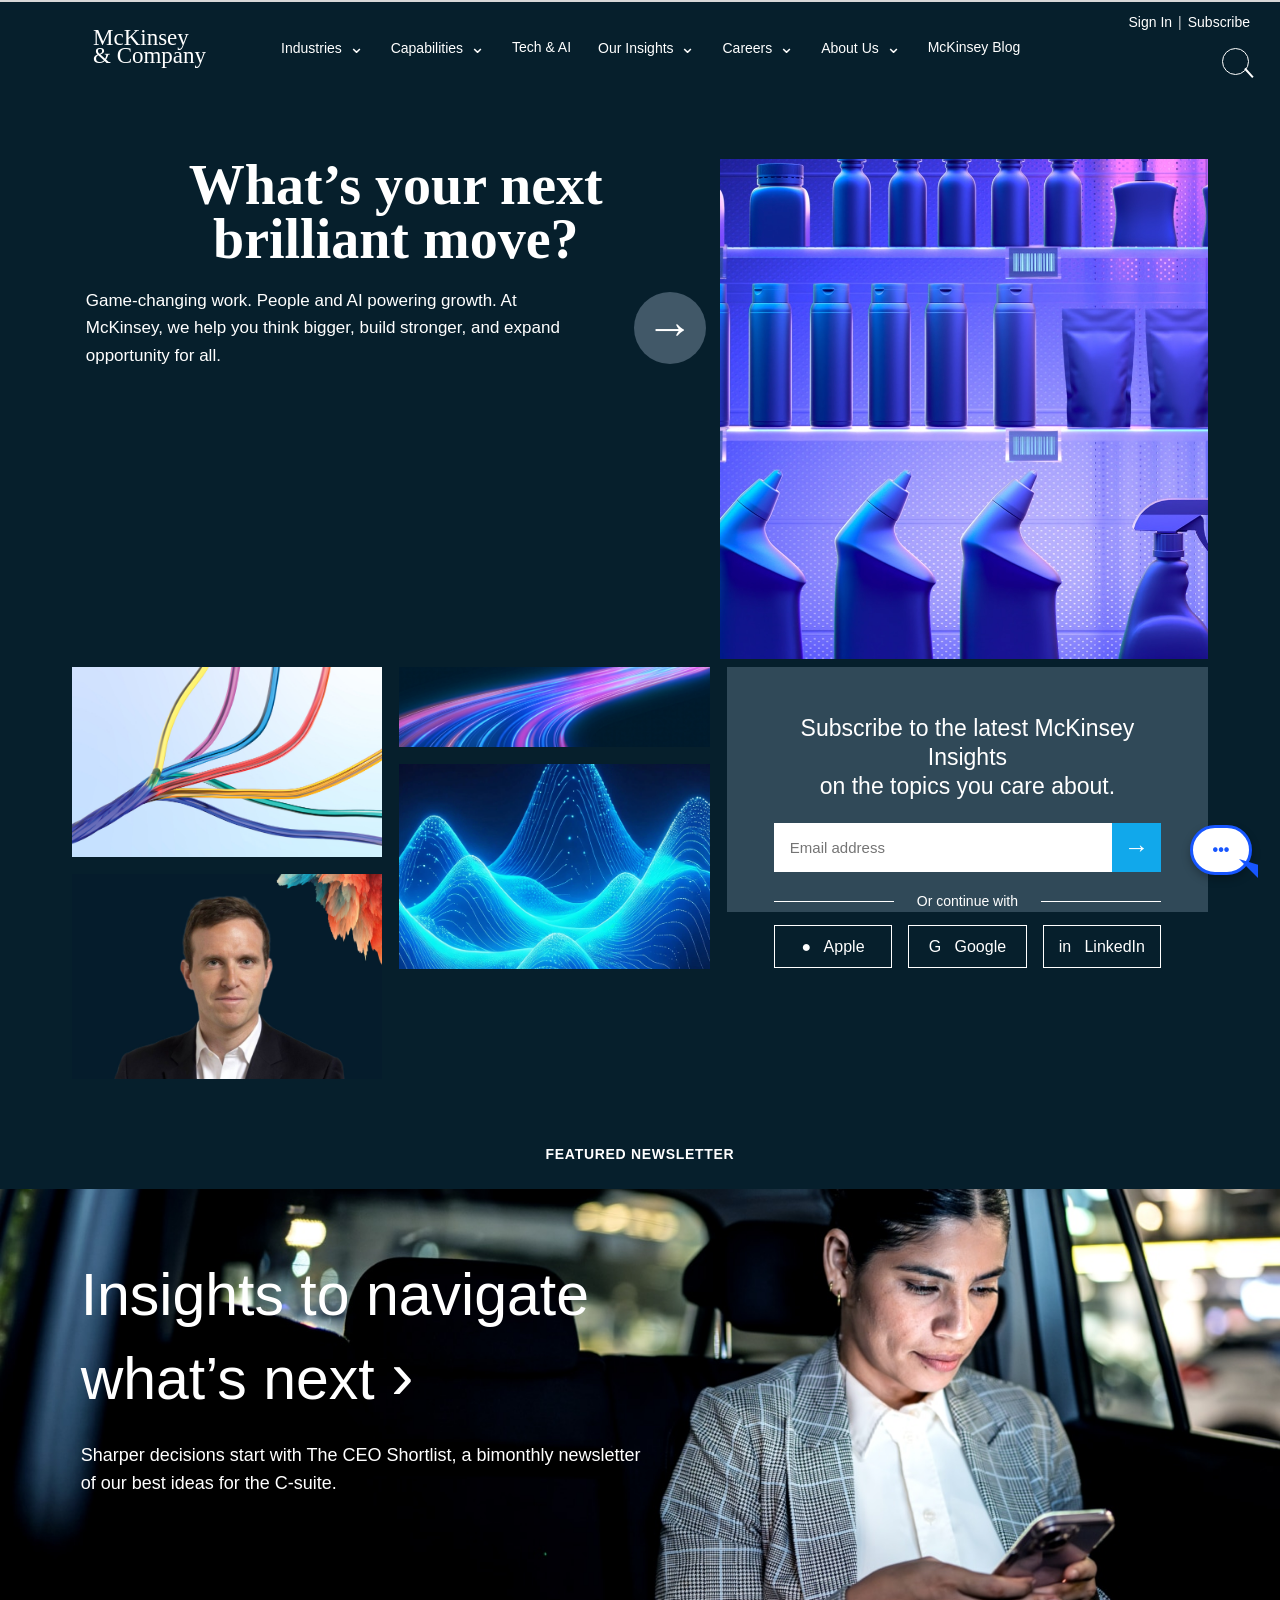
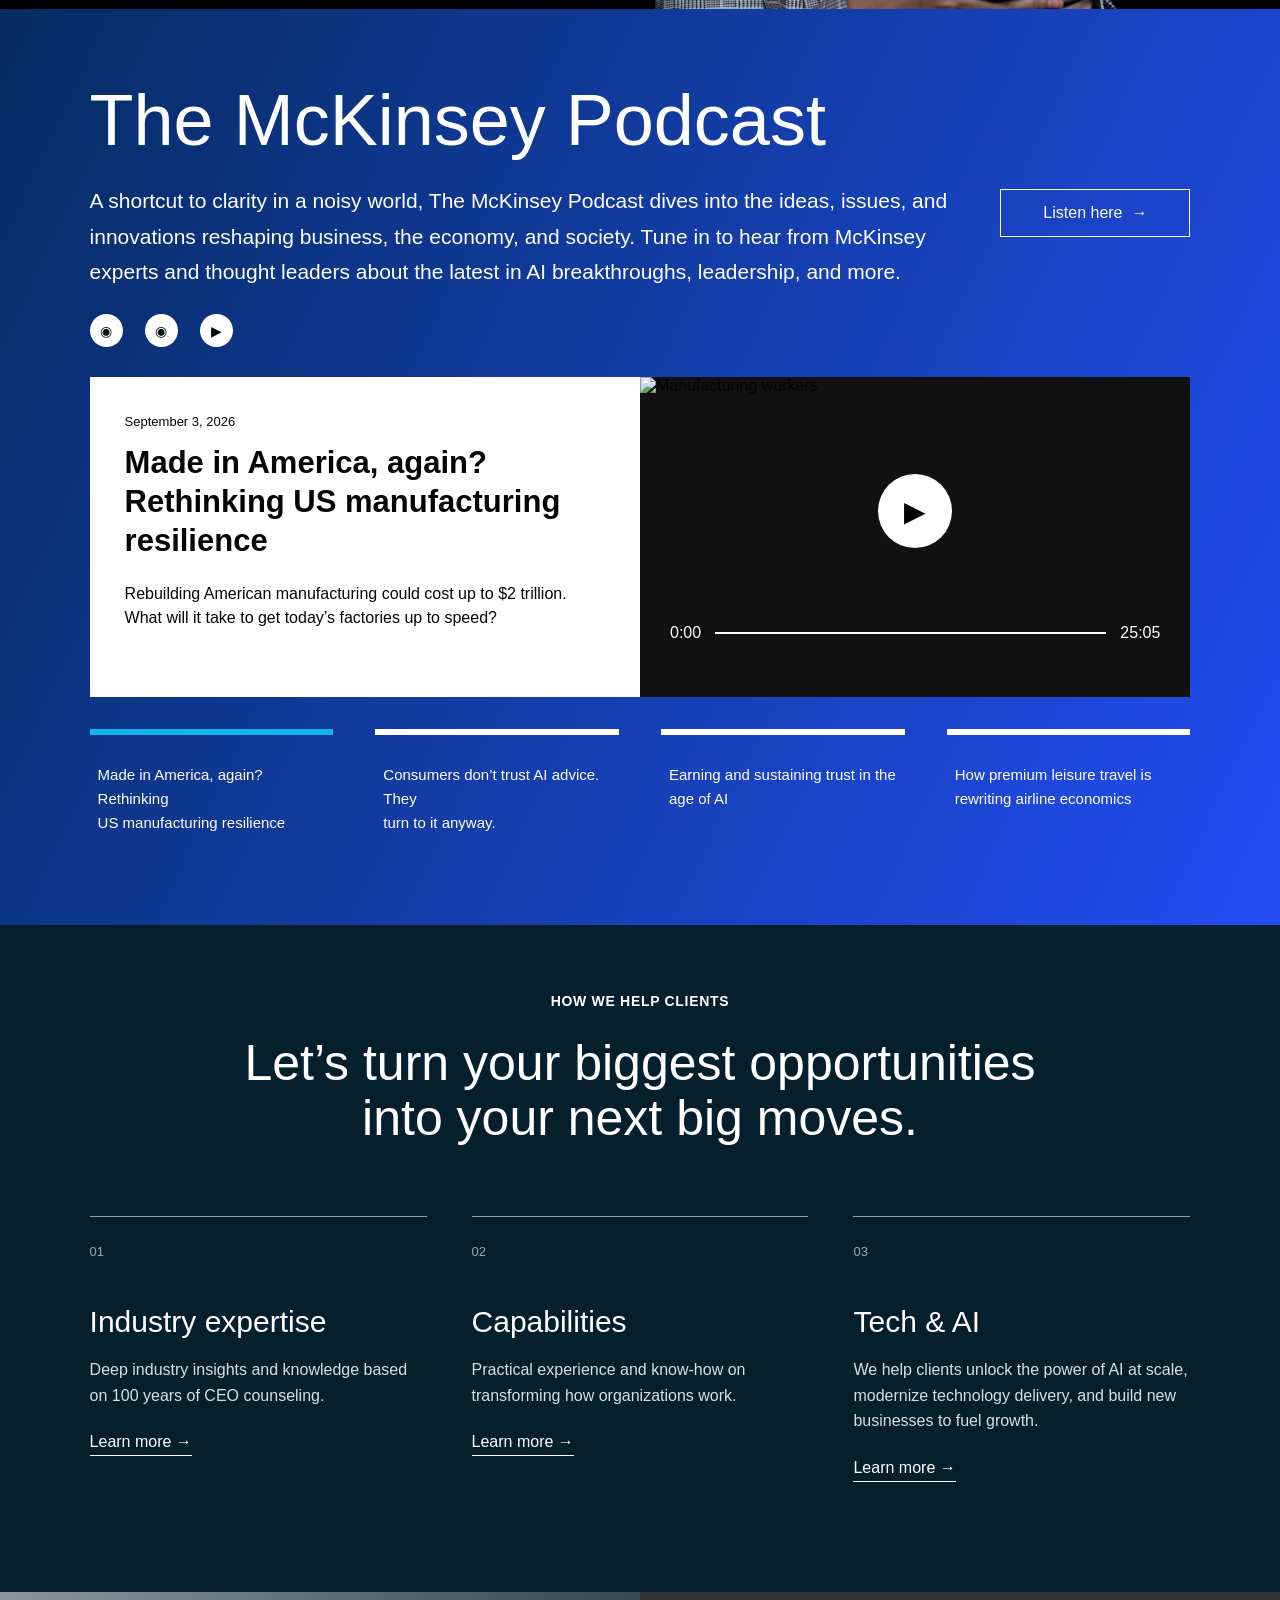
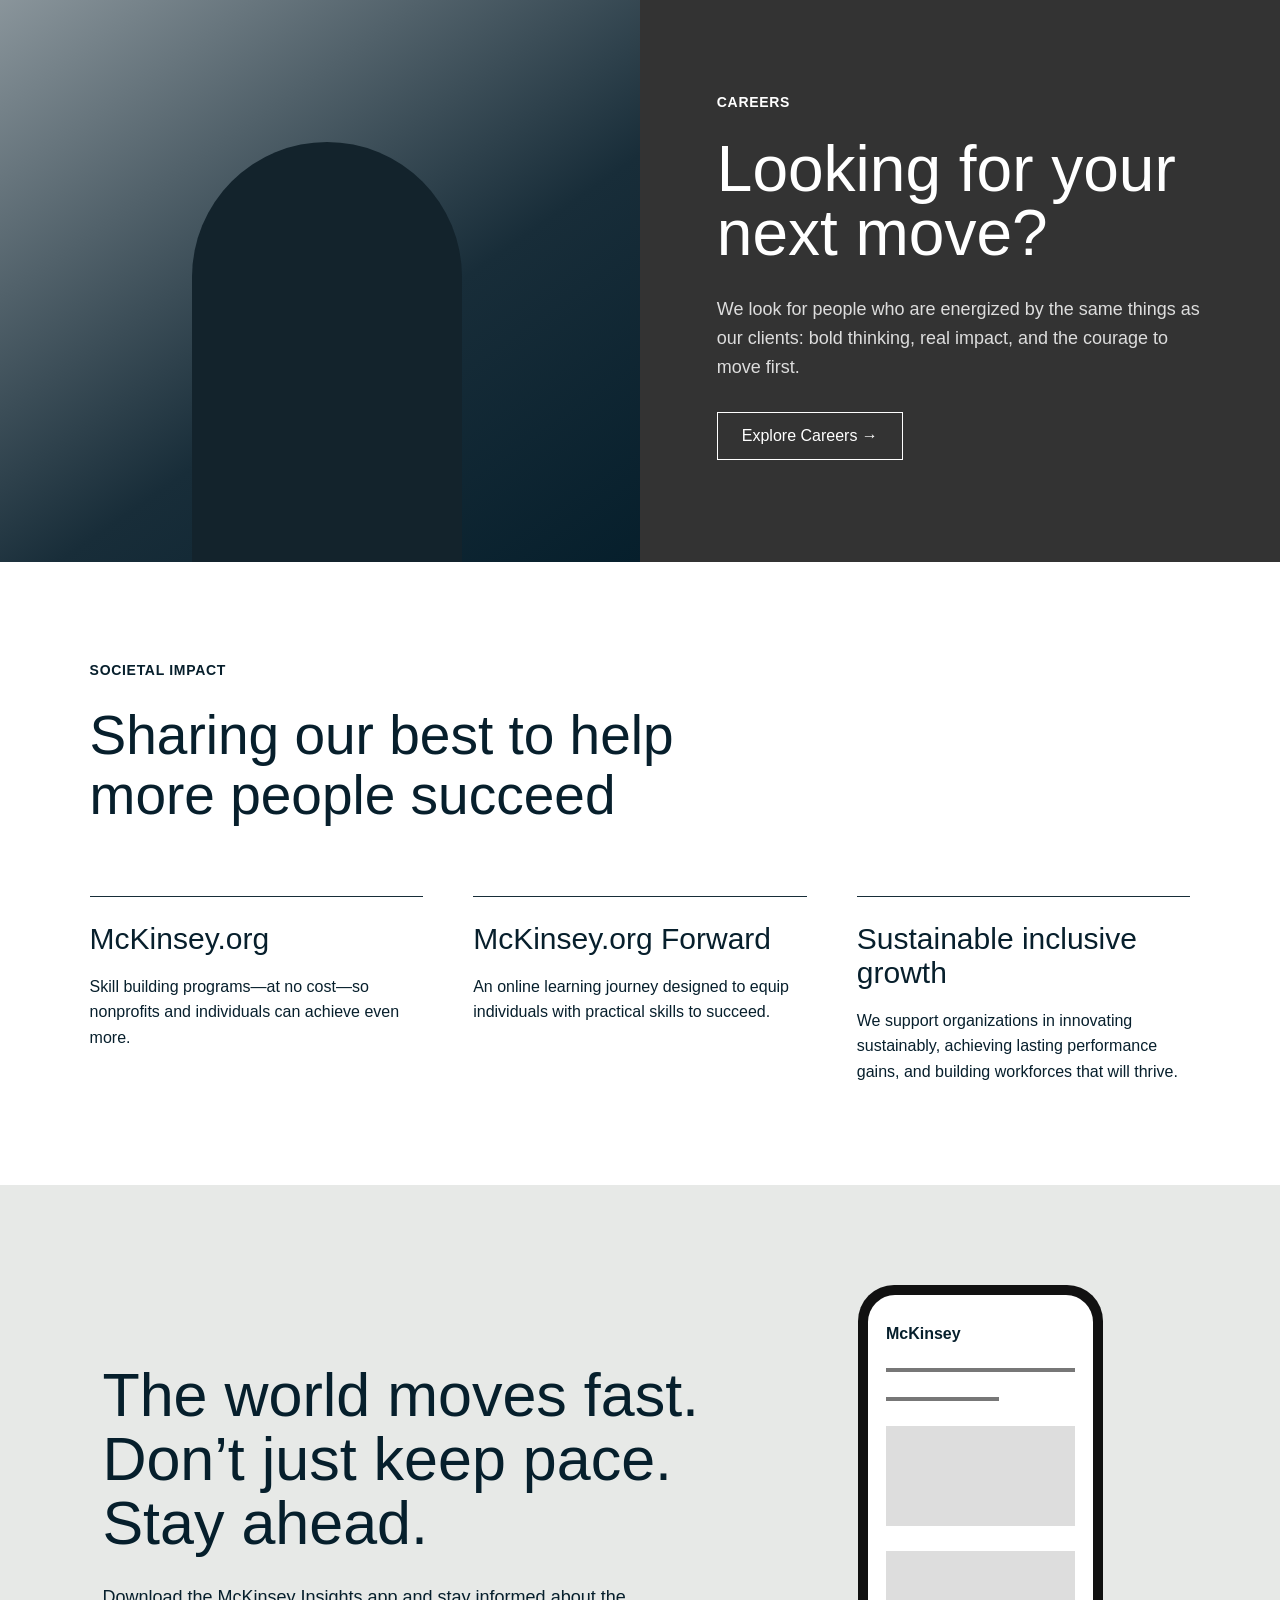
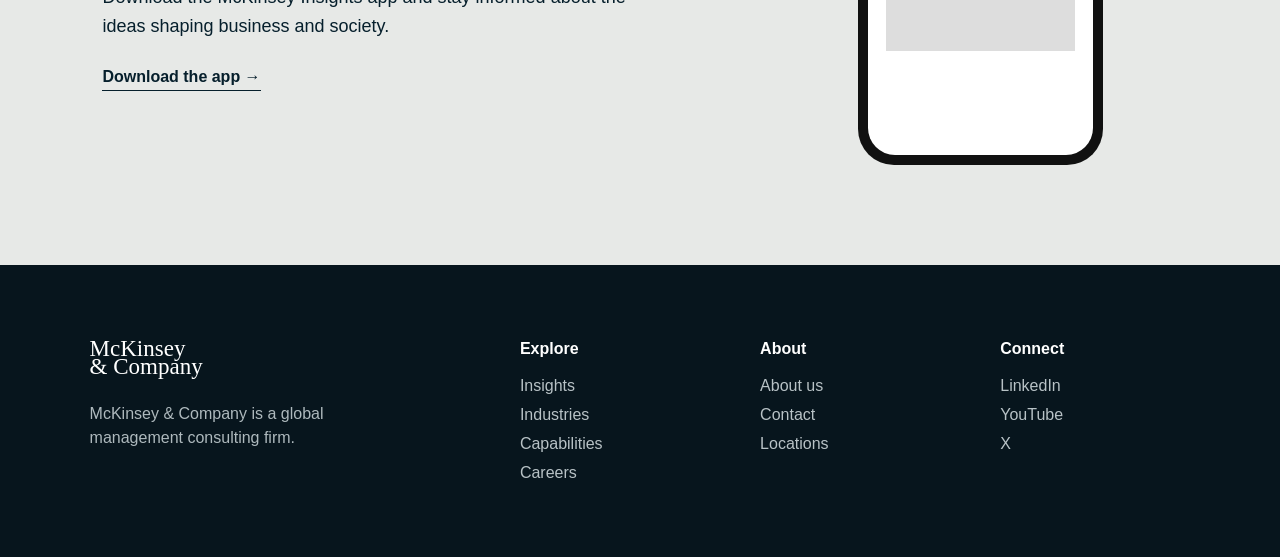
==== index .html @ ce5557c5 "added some few pictures to html" ====
<!DOCTYPE html>
<html lang="en">
<head>
    <meta charset="UTF-8">
    <meta name="viewport" content="width=device-width, initial-scale=1.0">
    <title>McKinsey & Company — Landing Page Recreation</title>
    <link rel="stylesheet" href="style.css">
</head>
<body>

<header class="site-header">
    <button class="hamburger" aria-label="Open menu">
    </button>

    <a class="brand" href="#">
        <span>McKinsey</span>
        <span>&amp; Company</span>
    </a>

    <nav class="main-nav">
        <a href="#">Industries <b>⌄</b></a>
        <a href="#">Capabilities <b>⌄</b></a>
        <a href="#">Tech &amp; AI</a>
        <a href="#">Our Insights <b>⌄</b></a>
        <a href="#">Careers <b>⌄</b></a>
        <a href="#">About Us <b>⌄</b></a>
        <a href="#">McKinsey Blog</a>
    </nav>

    <div class="header-right">
        <div class="account"><a href="#">Sign In</a><i>|</i><a href="#">Subscribe</a></div>
        <button class="search" aria-label="Search"></button>
    </div>
</header>

<main class="page">

    <!-- HERO -->
    <section class="hero">
        <div class="hero-copy">
            <h1>What’s your next<br>brilliant move?</h1>
            <div class="hero-description">
                <p>Game-changing work. People and AI powering growth. At McKinsey, we help you think bigger, build stronger, and expand opportunity for all.</p>
                <a class="round-arrow" href="#">→</a>
            </div>
        </div>

        <a class="hero-case" href="#">
            <img src="images/image1.png" alt="Reckitt transformation case study">
        </a>
    </section>

    <!-- FEATURE MOSAIC -->
    <section class="mosaic">
        <div class="mosaic-column">
            <a class="image-card article-card" href="#">
                <img src="images/image2.jpeg" alt="The new management playbook for AI">
            </a>

            <a class="image-card podcast-card" href="#">
                <img src="images/image4.png" alt="Why progress is more physical than we think">
            </a>
        </div>

        <div class="mosaic-column middle">
            <a class="image-card survey-card" href="#">
                <img src="images/image3.jpeg" alt="The state of AI in 2026">
            </a>

            <a class="image-card webinar-card" href="#">
                <img src="images/image5.png" alt="Improving the economics of agentic AI">
            </a>
        </div>

        <div class="mosaic-column right">

            <div class="subscribe-box">
                <h2>Subscribe to the latest McKinsey Insights<br>on the topics you care about.</h2>
                <form>
                    <input type="email" placeholder="Email address">
                    <button type="submit">→</button>
                </form>
                <div class="continue">
                    <span></span><p>Or continue with</p><span></span>
                </div>
                <div class="social-buttons">
                    <button>● &nbsp; Apple</button>
                    <button>G &nbsp; Google</button>
                    <button>in &nbsp; LinkedIn</button>
                </div>
            </div>
        </div>
    </section>

    <!-- FEATURED NEWSLETTER -->
    <section class="featured-newsletter">
        <div class="section-label">FEATURED NEWSLETTER</div>
        <a class="newsletter-visual" href="#">
            <img src="images/image6.png" alt="Featured newsletter">
            <div class="newsletter-overlay">
                <h2>Insights to navigate<br>what’s next <span>›</span></h2>
                <p>Sharper decisions start with The CEO Shortlist, a bimonthly newsletter of our best ideas for the C-suite.</p>
            </div>
        </a>
    </section>

    <!-- PODCAST -->
    <section class="podcast-section">
        <div class="podcast-top">
            <div>
                <h2>The McKinsey Podcast</h2>
                <p>A shortcut to clarity in a noisy world, The McKinsey Podcast dives into the ideas, issues, and innovations reshaping business, the economy, and society. Tune in to hear from McKinsey experts and thought leaders about the latest in AI breakthroughs, leadership, and more.</p>

                <div class="podcast-social">
                    <a href="#">◉</a>
                    <a href="#">◉</a>
                    <a href="#">▶</a>
                </div>
            </div>
            <a class="listen-button" href="#">Listen here&nbsp; →</a>
        </div>

        <article class="podcast-feature">
            <div class="podcast-feature-copy">
                <small>September 3, 2026</small>
                <h3>Made in America, again?<br>Rethinking US manufacturing resilience</h3>
                <p>Rebuilding American manufacturing could cost up to $2 trillion. What will it take to get today’s factories up to speed?</p>
            </div>
            <div class="video-preview">
                <img src="assets/manufacturing-video.png" alt="Manufacturing workers">
                <button class="play">▶</button>
                <div class="video-controls"><span>0:00</span><div></div><span>25:05</span></div>
            </div>
        </article>

        <div class="insight-tabs">
            <a class="active" href="#">Made in America, again? Rethinking<br>US manufacturing resilience</a>
            <a href="#">Consumers don’t trust AI advice. They<br>turn to it anyway.</a>
            <a href="#">Earning and sustaining trust in the<br>age of AI</a>
            <a href="#">How premium leisure travel is<br>rewriting airline economics</a>
        </div>
    </section>

    <!-- HOW WE HELP -->
    <section class="help-section">
        <div class="section-label">HOW WE HELP CLIENTS</div>
        <h2>Let’s turn your biggest opportunities<br>into your next big moves.</h2>

        <div class="help-grid">
            <article>
                <span>01</span>
                <h3>Industry expertise</h3>
                <p>Deep industry insights and knowledge based on 100 years of CEO counseling.</p>
                <a href="#">Learn more →</a>
            </article>
            <article>
                <span>02</span>
                <h3>Capabilities</h3>
                <p>Practical experience and know-how on transforming how organizations work.</p>
                <a href="#">Learn more →</a>
            </article>
            <article>
                <span>03</span>
                <h3>Tech &amp; AI</h3>
                <p>We help clients unlock the power of AI at scale, modernize technology delivery, and build new businesses to fuel growth.</p>
                <a href="#">Learn more →</a>
            </article>
        </div>
    </section>

    <!-- CAREERS -->
    <section class="careers">
        <div class="career-art"></div>
        <div class="career-copy">
            <div class="section-label">CAREERS</div>
            <h2>Looking for your<br>next move?</h2>
            <p>We look for people who are energized by the same things as our clients: bold thinking, real impact, and the courage to move first.</p>
            <a href="#">Explore Careers →</a>
        </div>
    </section>

    <!-- SOCIETAL IMPACT -->
    <section class="impact">
        <div class="section-label">SOCIETAL IMPACT</div>
        <h2>Sharing our best to help<br>more people succeed</h2>
        <div class="impact-grid">
            <article><h3>McKinsey.org</h3><p>Skill building programs—at no cost—so nonprofits and individuals can achieve even more.</p></article>
            <article><h3>McKinsey.org Forward</h3><p>An online learning journey designed to equip individuals with practical skills to succeed.</p></article>
            <article><h3>Sustainable inclusive growth</h3><p>We support organizations in innovating sustainably, achieving lasting performance gains, and building workforces that will thrive.</p></article>
        </div>
    </section>

    <!-- APP -->
    <section class="app-section">
        <div>
            <h2>The world moves fast.<br>Don’t just keep pace.<br>Stay ahead.</h2>
            <p>Download the McKinsey Insights app and stay informed about the ideas shaping business and society.</p>
            <a href="#">Download the app →</a>
        </div>
        <div class="phone">
            <div class="phone-screen">
                <strong>McKinsey</strong>
                <hr><hr class="short">
                <div class="phone-card"></div>
                <div class="phone-card"></div>
            </div>
        </div>
    </section>

</main>

<div class="chat">•••</div>

<footer>
    <div class="footer-brand">
        <div class="brand"><span>McKinsey</span><span>&amp; Company</span></div>
        <p>McKinsey &amp; Company is a global management consulting firm.</p>
    </div>
    <div>
        <h4>Explore</h4><a href="#">Insights</a><a href="#">Industries</a><a href="#">Capabilities</a><a href="#">Careers</a>
    </div>
    <div>
        <h4>About</h4><a href="#">About us</a><a href="#">Contact</a><a href="#">Locations</a>
    </div>
    <div>
        <h4>Connect</h4><a href="#">LinkedIn</a><a href="#">YouTube</a><a href="#">X</a>
    </div>
</footer>

</body>
</html>
---- style.css ----
* {
    margin: 0;
    padding: 0;
    box-sizing: border-box;
}

html {
    scroll-behavior: smooth;
}

body {
    font-family: Arial, Helvetica, sans-serif;
    background: #061f2c;
    color: #ffffff;
}

a {
    color: inherit;
    text-decoration: none;
}

button,
input {
    font: inherit;
}

/* HEADER */

.site-header {
    height: 92px;
    padding: 0 30px;
    display: flex;
    align-items: center;
    gap: 35px;
    border-top: 2px solid #d7d7d7;
    background: #061f2c;
    position: relative;
    z-index: 5;
}

.hamburger {
    width: 28px;
    border: 0;
    background: none;
    display: grid;
    gap: 5px;
    cursor: pointer;
}

.hamburger span {
    width: 25px;
    height: 2px;
    background: #ffffff;
}

.brand {
    color: #ffffff;
    font-family: Georgia, "Times New Roman", serif;
    font-size: 23px;
    line-height: 0.78;
    display: flex;
    flex-direction: column;
    white-space: nowrap;
}

.main-nav {
    display: flex;
    align-items: center;
    gap: 27px;
    margin-left: 40px;
    font-size: 14px;
}

.main-nav a {
    white-space: nowrap;
}

.main-nav b {
    font-size: 18px;
    font-weight: normal;
    margin-left: 3px;
}

.header-right {
    height: 100%;
    margin-left: auto;
    padding: 12px 0 17px;
    display: flex;
    flex-direction: column;
    align-items: flex-end;
    justify-content: space-between;
}

.account {
    display: flex;
    gap: 6px;
    font-size: 14px;
}

.account i {
    font-style: normal;
    opacity: 0.8;
}

.search {
    width: 27px;
    height: 27px;
    margin-right: 1px;
    border: 1.7px solid #ffffff;
    border-radius: 50%;
    background: none;
    position: relative;
}

.search::after {
    content: "";
    width: 12px;
    height: 1.7px;
    background: #ffffff;
    position: absolute;
    right: -7px;
    bottom: 0;
    transform: rotate(48deg);
}

/* HERO */

.hero {
    min-height: 575px;
    padding: 67px 72px 0;
    display: grid;
    grid-template-columns: 57% 43%;
}

.hero-copy {
    padding-top: 0;
}

.hero h1 {
    max-width: 610px;
    margin: 0 auto 20px;
    font-family: Georgia, "Times New Roman", serif;
    font-size: 56px;
    line-height: 0.96;
    text-align: center;
}

.hero-description {
    max-width: 620px;
    margin: 0 auto;
    display: flex;
    align-items: center;
    gap: 40px;
}

.hero-description p {
    max-width: 510px;
    font-size: 17px;
    line-height: 1.62;
}

.round-arrow {
    width: 72px;
    height: 72px;
    flex: none;
    border-radius: 50%;
    background: #415868;
    display: grid;
    place-items: center;
    font-size: 48px;
    font-weight: 200;
}

.hero-case {
    height: 500px;
    display: block;
    overflow: hidden;
}

.hero-case img {
    width: 100%;
    height: 100%;
    display: block;
    object-fit: cover;
    object-position: center top;
}

/* FEATURE CARDS */

.mosaic {
    padding: 0 72px;
    display: grid;
    grid-template-columns: 1fr 1fr 1.55fr;
    gap: 17px;
}

.mosaic-column {
    display: flex;
    flex-direction: column;
    gap: 17px;
}

.image-card {
    display: block;
    position: relative;
    overflow: hidden;
}

.image-card img {
    width: 100%;
    height: 100%;
    display: block;
    object-fit: cover;
}

.article-card {
    height: 190px;
}

.survey-card {
    height: 80px;
}

.podcast-card {
    height: 205px;
}

.webinar-card {
    height: 205px;
}

.case-card {
    height: 480px;
}

.subscribe-box {
    height: 245px;
    padding: 47px 47px 35px;
    background: #304958;
    text-align: center;
}

.subscribe-box h2 {
    margin-bottom: 23px;
    font-size: 23px;
    font-weight: 400;
    line-height: 1.25;
}

.subscribe-box form {
    height: 49px;
    display: flex;
}

.subscribe-box input {
    flex: 1;
    padding: 0 16px;
    border: 0;
    font-size: 15px;
}

.subscribe-box form button {
    width: 49px;
    border: 0;
    background: #11a8eb;
    color: #ffffff;
    font-size: 25px;
}

.continue {
    margin: 21px 0 16px;
    display: flex;
    align-items: center;
    gap: 23px;
    font-size: 14px;
}

.continue span {
    height: 1px;
    flex: 1;
    background: #ffffff;
}

.continue p {
    white-space: nowrap;
}

.social-buttons {
    display: grid;
    grid-template-columns: repeat(3, 1fr);
    gap: 16px;
}

.social-buttons button {
    height: 43px;
    border: 1px solid #ffffff;
    background: transparent;
    color: #ffffff;
}

/* FEATURED NEWSLETTER */

.featured-newsletter {
    padding-top: 67px;
}

.section-label {
    margin-bottom: 27px;
    font-size: 14px;
    font-weight: 700;
    letter-spacing: 0.7px;
    text-align: center;
}

.newsletter-visual {
    height: 420px;
    display: block;
    position: relative;
    overflow: hidden;
}

.newsletter-visual img {
    width: 100%;
    height: 100%;
    display: block;
    object-fit: cover;
}

.newsletter-overlay {
    max-width: 600px;
    position: absolute;
    left: 6.3%;
    top: 70px;
}

.newsletter-overlay h2 {
    font-size: 59px;
    font-weight: 300;
    line-height: 1.25;
}

.newsletter-overlay h2 span {
    font-size: 68px;
}

.newsletter-overlay p {
    max-width: 570px;
    margin-top: 24px;
    font-size: 18px;
    line-height: 1.55;
}

/* PODCAST */

.podcast-section {
    padding: 70px 7% 90px;
    background: linear-gradient(115deg, #062c61 0%, #153fb1 55%, #244cf4 100%);
}

.podcast-top {
    display: flex;
    align-items: center;
    justify-content: space-between;
    gap: 50px;
}

.podcast-top h2 {
    margin-bottom: 22px;
    font-size: 72px;
    font-weight: 300;
}

.podcast-top p {
    max-width: 900px;
    font-size: 21px;
    line-height: 1.7;
}

.listen-button {
    padding: 14px 42px;
    border: 1px solid #ffffff;
    white-space: nowrap;
}

.podcast-social {
    display: flex;
    gap: 22px;
    margin-top: 24px;
}

.podcast-social a {
    width: 33px;
    height: 33px;
    border-radius: 50%;
    background: #ffffff;
    color: #001111;
    display: grid;
    place-items: center;
    font-size: 14px;
}

.podcast-feature {
    min-height: 320px;
    margin-top: 30px;
    display: grid;
    grid-template-columns: 1fr 1fr;
    background: #ffffff;
    color: #050505;
}

.podcast-feature-copy {
    padding: 35px;
}

.podcast-feature-copy small {
    font-size: 13px;
}

.podcast-feature-copy h3 {
    margin-top: 14px;
    font-size: 31px;
    line-height: 1.25;
}

.podcast-feature-copy p {
    margin-top: 22px;
    font-size: 16px;
    line-height: 1.5;
}

.video-preview {
    position: relative;
    overflow: hidden;
    background: #111111;
}

.video-preview img {
    width: 100%;
    height: 100%;
    display: block;
    object-fit: cover;
}

.play {
    width: 74px;
    height: 74px;
    border: 0;
    border-radius: 50%;
    background: #ffffff;
    font-size: 28px;
    position: absolute;
    left: 50%;
    top: 42%;
    transform: translate(-50%, -50%);
}

.video-controls {
    position: absolute;
    left: 30px;
    right: 30px;
    bottom: 55px;
    display: flex;
    align-items: center;
    gap: 14px;
    color: #ffffff;
}

.video-controls div {
    height: 2px;
    flex: 1;
    background: #ffffff;
}

.insight-tabs {
    margin-top: 32px;
    display: grid;
    grid-template-columns: repeat(4, 1fr);
    gap: 42px;
}

.insight-tabs a {
    padding: 28px 8px 0;
    border-top: 6px solid #ffffff;
    font-size: 15px;
    line-height: 1.6;
}

.insight-tabs a.active {
    border-color: #12b4ef;
}

/* HOW WE HELP */

.help-section {
    padding: 68px 7% 110px;
    background: #061f2c;
}

.help-section h2 {
    margin-bottom: 70px;
    font-size: 50px;
    font-weight: 300;
    line-height: 1.1;
    text-align: center;
}

.help-grid {
    display: grid;
    grid-template-columns: repeat(3, 1fr);
    gap: 45px;
}

.help-grid article {
    padding-top: 25px;
    border-top: 1px solid #91a1aa;
}

.help-grid span {
    color: #9caab0;
    font-size: 13px;
}

.help-grid h3 {
    margin: 45px 0 18px;
    font-size: 30px;
    font-weight: 300;
}

.help-grid p {
    max-width: 360px;
    color: #d7e0e3;
    font-size: 16px;
    line-height: 1.6;
}

.help-grid a {
    display: inline-block;
    margin-top: 25px;
    padding-bottom: 4px;
    border-bottom: 1px solid #ffffff;
}

/* CAREERS */

.careers {
    min-height: 570px;
    display: grid;
    grid-template-columns: 1fr 1fr;
}

.career-art {
    position: relative;
    background: linear-gradient(145deg, #8b969c, #182d39 60%, #061f2c);
}

.career-art::after {
    content: "";
    width: 270px;
    height: 420px;
    position: absolute;
    left: 30%;
    bottom: 0;
    border-radius: 150px 150px 0 0;
    background: #13232c;
}

.career-copy {
    padding: 90px 12%;
    display: flex;
    flex-direction: column;
    justify-content: center;
    background: #333333;
}

.career-copy .section-label {
    text-align: left;
}

.career-copy h2 {
    font-size: 64px;
    font-weight: 300;
    line-height: 1;
}

.career-copy p {
    max-width: 510px;
    margin: 30px 0;
    color: #dddddd;
    font-size: 18px;
    line-height: 1.6;
}

.career-copy > a {
    width: max-content;
    padding: 14px 24px;
    border: 1px solid #ffffff;
}

/* SOCIETAL IMPACT */

.impact {
    padding: 100px 7%;
    background: #ffffff;
    color: #071f2c;
}

.impact .section-label {
    text-align: left;
}

.impact h2 {
    font-size: 55px;
    font-weight: 300;
    line-height: 1.1;
}

.impact-grid {
    display: grid;
    grid-template-columns: repeat(3, 1fr);
    gap: 50px;
    margin-top: 70px;
}

.impact-grid article {
    padding-top: 25px;
    border-top: 1px solid #172d38;
}

.impact-grid h3 {
    font-size: 30px;
    font-weight: 400;
}

.impact-grid p {
    margin-top: 18px;
    font-size: 16px;
    line-height: 1.6;
}

/* APP */

.app-section {
    padding: 100px 8%;
    display: grid;
    grid-template-columns: 1.6fr 1fr;
    align-items: center;
    gap: 50px;
    background: #e7e9e7;
    color: #061f2c;
}

.app-section h2 {
    font-size: 61px;
    font-weight: 300;
    line-height: 1.05;
}

.app-section p {
    max-width: 550px;
    margin: 28px 0;
    font-size: 18px;
    line-height: 1.6;
}

.app-section a {
    padding-bottom: 5px;
    border-bottom: 1px solid #061f2c;
    font-weight: 700;
}

.phone {
    width: 245px;
    height: 480px;
    justify-self: center;
    padding: 10px;
    border-radius: 36px;
    background: #111111;
}

.phone-screen {
    height: 100%;
    padding: 30px 18px;
    border-radius: 27px;
    background: #ffffff;
}

.phone-screen hr {
    margin: 25px 0 8px;
    border: 0;
    border-top: 4px solid #777777;
}

.phone-screen hr.short {
    width: 60%;
}

.phone-card {
    height: 100px;
    margin-top: 25px;
    background: #dddddd;
}

/* CHAT */

.chat {
    width: 62px;
    height: 50px;
    position: fixed;
    right: 28px;
    bottom: 25px;
    z-index: 20;
    display: grid;
    place-items: center;
    border: 3px solid #1756ff;
    border-radius: 25px;
    background: #ffffff;
    color: #1756ff;
    font-weight: 900;
    box-shadow: 0 4px 8px #0004;
}

.chat::after {
    content: "";
    width: 19px;
    height: 19px;
    position: absolute;
    right: -9px;
    bottom: -6px;
    background: #1756ff;
    clip-path: polygon(0 0, 100% 30%, 100% 100%);
}

/* FOOTER */

footer {
    padding: 75px 7%;
    display: grid;
    grid-template-columns: 2fr 1fr 1fr 1fr;
    gap: 50px;
    background: #07151d;
}

footer > div {
    display: flex;
    flex-direction: column;
    gap: 11px;
}

footer .brand {
    margin-bottom: 15px;
}

footer p {
    max-width: 310px;
    color: #aeb9bd;
    line-height: 1.5;
}

footer h4 {
    margin-bottom: 8px;
}

footer a {
    color: #b8c2c6;
}

/* TABLET */

@media (max-width: 1000px) {
    .main-nav {
        display: none;
    }

    .hero {
        padding: 60px 40px 0;
        grid-template-columns: 1fr;
    }

    .hero-case {
        margin-top: 40px;
    }

    .mosaic {
        padding: 0 40px;
        grid-template-columns: 1fr 1fr;
    }

    .mosaic-column.right {
        grid-column: 1 / -1;
        display: grid;
        grid-template-columns: 1.5fr 1fr;
    }

    .case-card,
    .subscribe-box {
        height: 430px;
    }

    .podcast-top {
        flex-direction: column;
        align-items: flex-start;
    }

    .podcast-top h2 {
        font-size: 58px;
    }

    .insight-tabs,
    .help-grid,
    .impact-grid {
        grid-template-columns: 1fr 1fr;
    }

    .careers {
        grid-template-columns: 1fr;
    }

    .career-art {
        min-height: 400px;
    }
}

/* PHONE */

@media (max-width: 650px) {
    .site-header {
        padding: 0 18px;
        gap: 18px;
    }

    .header-right .account {
        display: none;
    }

    .hero {
        padding: 50px 20px 0;
    }

    .hero h1 {
        font-size: 43px;
    }

    .hero-description {
        align-items: flex-start;
    }

    .hero-description p {
        font-size: 15px;
    }

    .round-arrow {
        width: 58px;
        height: 58px;
        font-size: 35px;
    }

    .mosaic {
        padding: 0 20px;
        grid-template-columns: 1fr;
    }

    .mosaic-column.right {
        display: flex;
    }

    .article-card,
    .survey-card,
    .podcast-card,
    .webinar-card {
        height: 230px;
    }

    .case-card {
        height: 430px;
    }

    .subscribe-box {
        height: auto;
        padding: 35px 20px;
    }

    .featured-newsletter {
        padding-top: 55px;
    }

    .newsletter-visual {
        height: 500px;
    }

    .newsletter-overlay {
        left: 25px;
        top: 50px;
    }

    .newsletter-overlay h2 {
        font-size: 40px;
    }

    .newsletter-overlay p {
        font-size: 15px;
    }

    .podcast-section {
        padding: 55px 20px;
    }

    .podcast-top h2 {
        font-size: 45px;
    }

    .podcast-top p {
        font-size: 17px;
    }

    .podcast-feature {
        grid-template-columns: 1fr;
    }

    .video-preview {
        height: 270px;
    }

    .insight-tabs,
    .help-grid,
    .impact-grid {
        grid-template-columns: 1fr;
    }

    .help-section {
        padding: 60px 20px;
    }

    .help-section h2 {
        font-size: 38px;
        text-align: left;
    }

    .careers .career-copy {
        padding: 65px 25px;
    }

    .career-copy h2 {
        font-size: 48px;
    }

    .impact {
        padding: 70px 20px;
    }

    .impact h2 {
        font-size: 42px;
    }

    .app-section {
        padding: 70px 25px;
        grid-template-columns: 1fr;
        gap: 55px;
    }

    .app-section h2 {
        font-size: 45px;
    }

    footer {
        padding: 60px 25px;
        grid-template-columns: 1fr;
    }
}
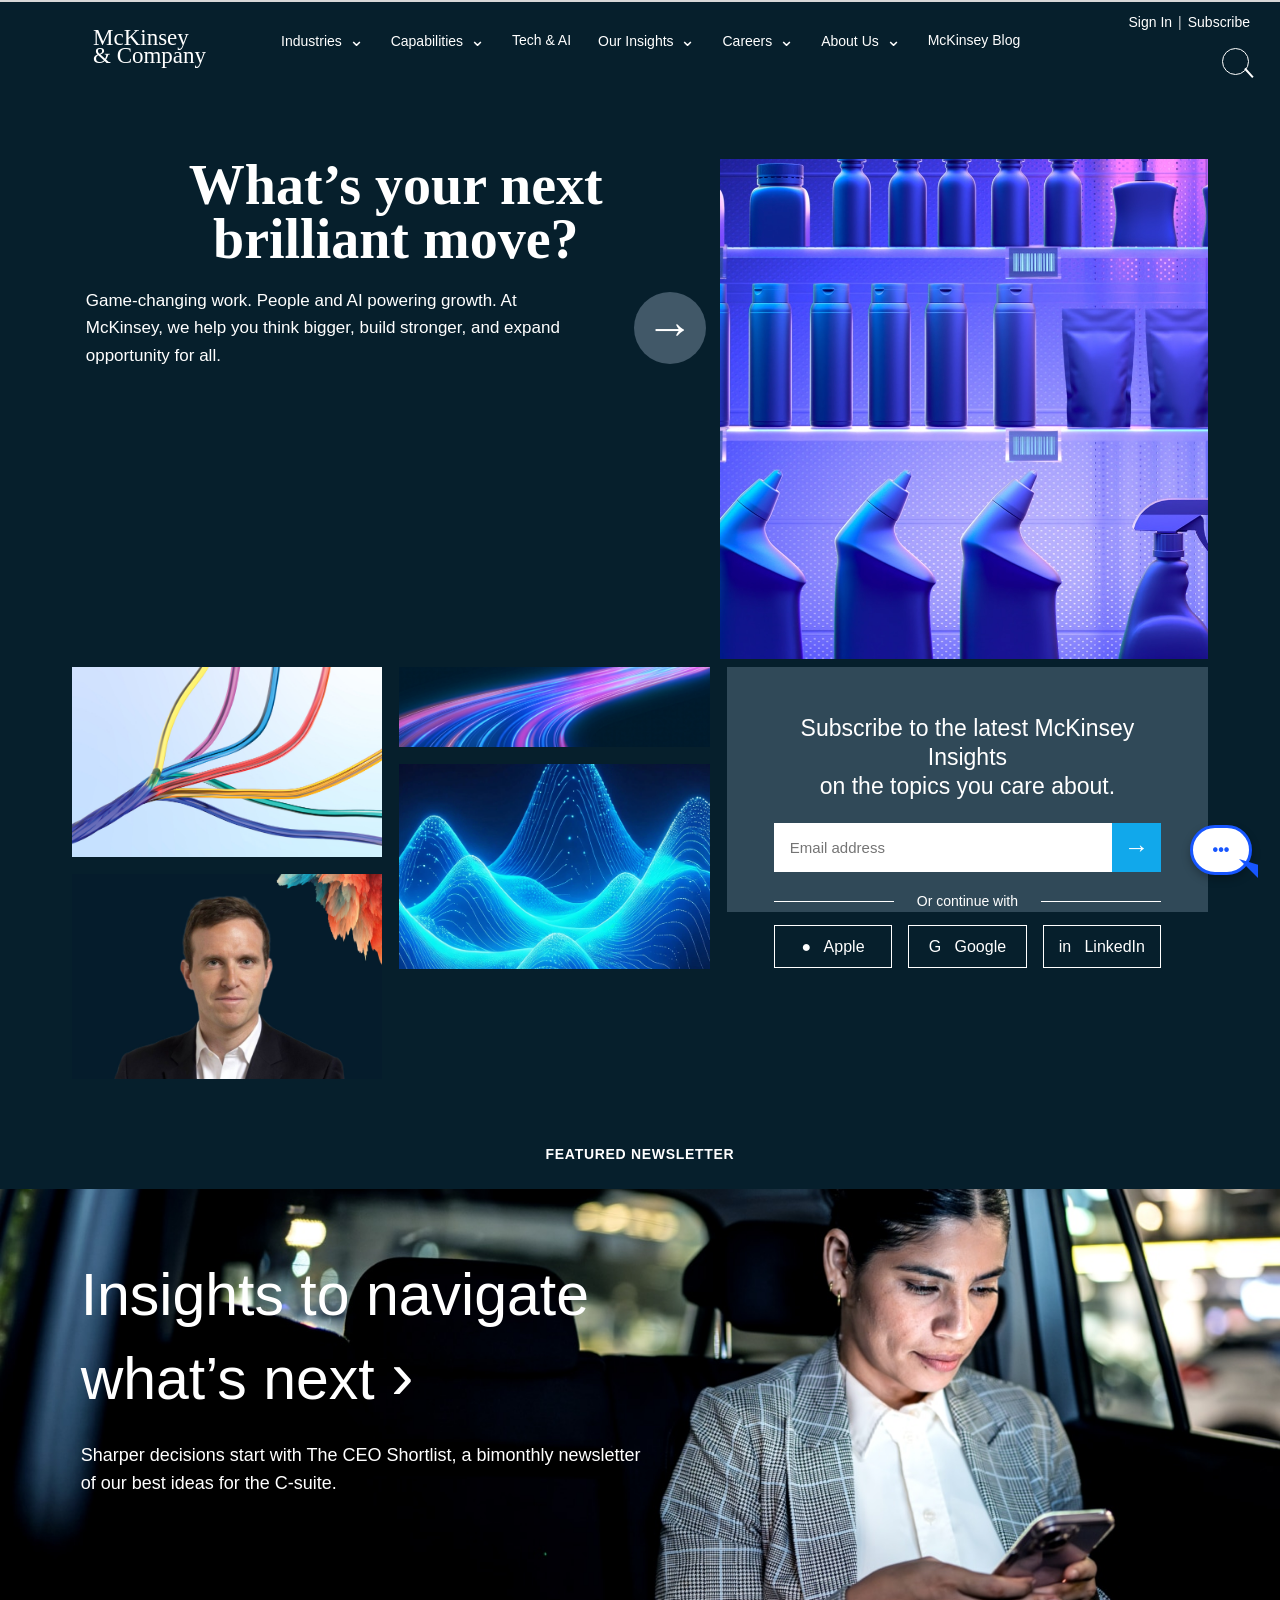
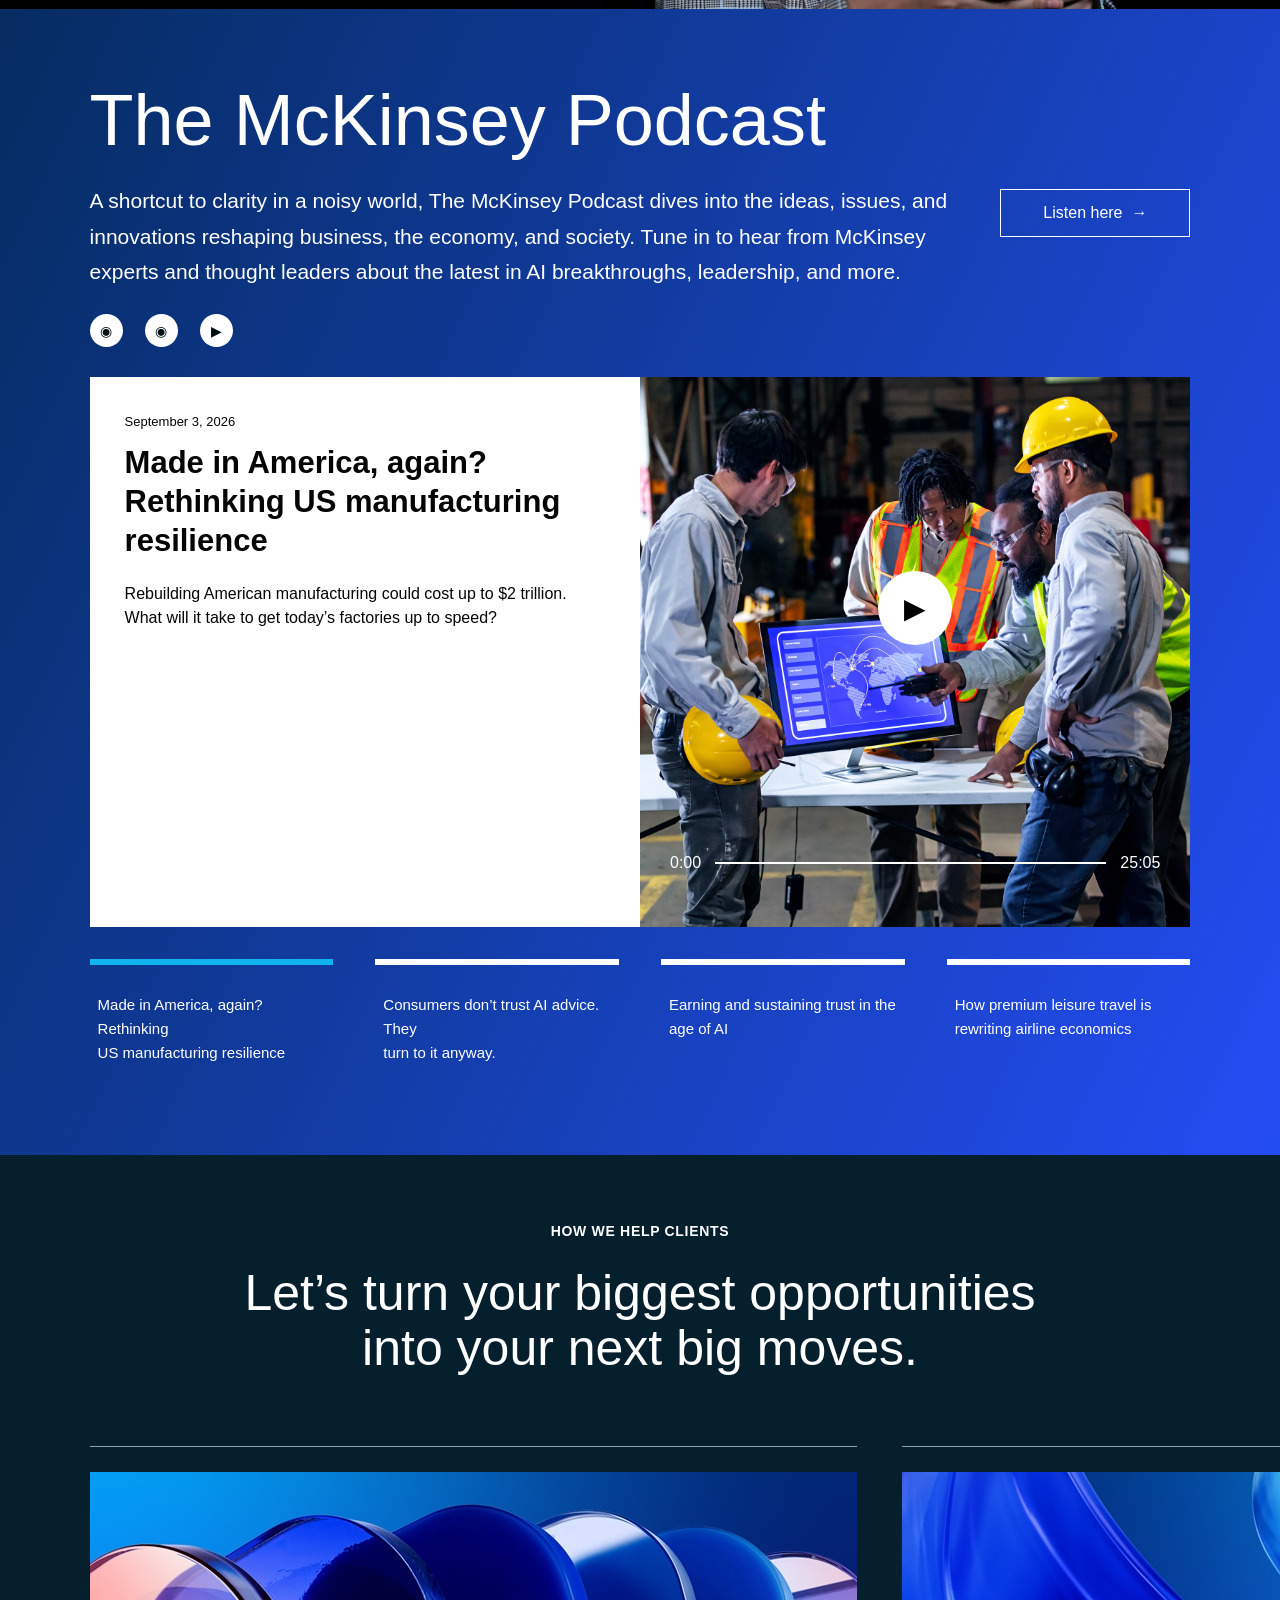
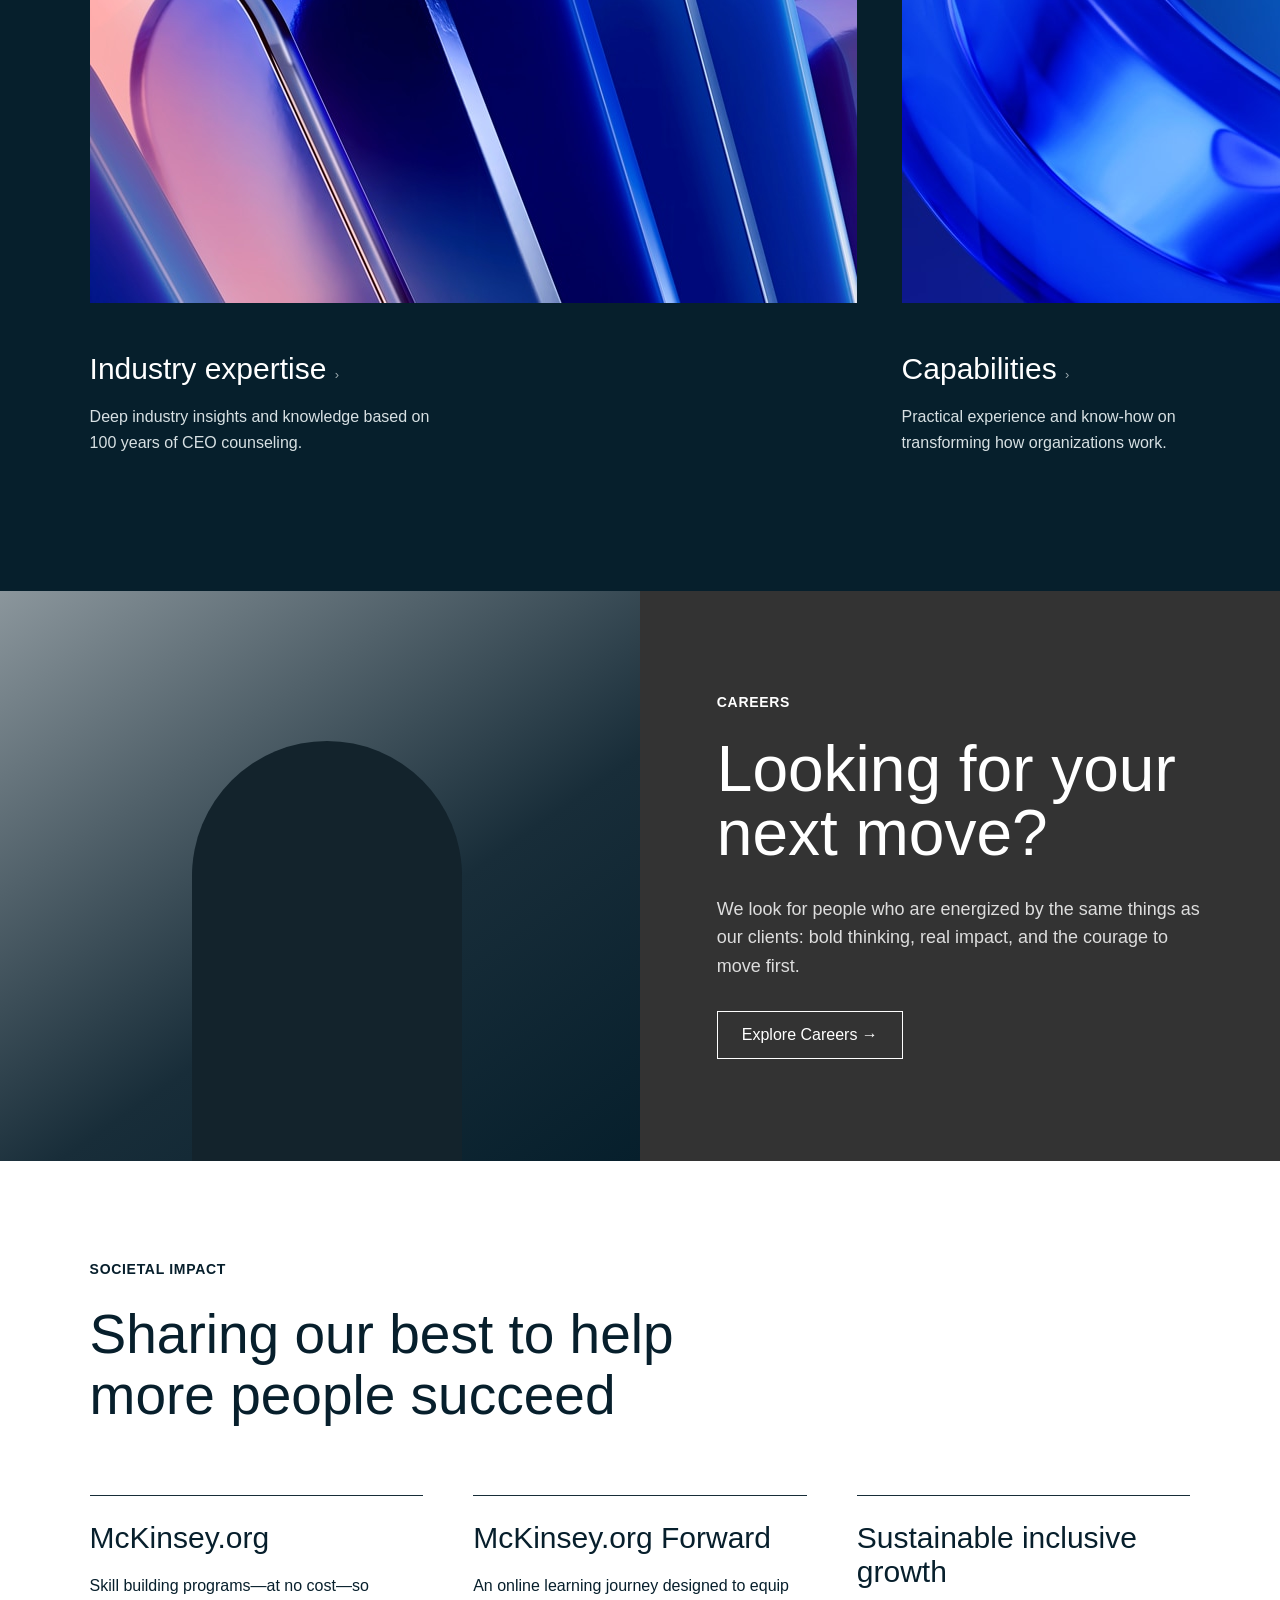
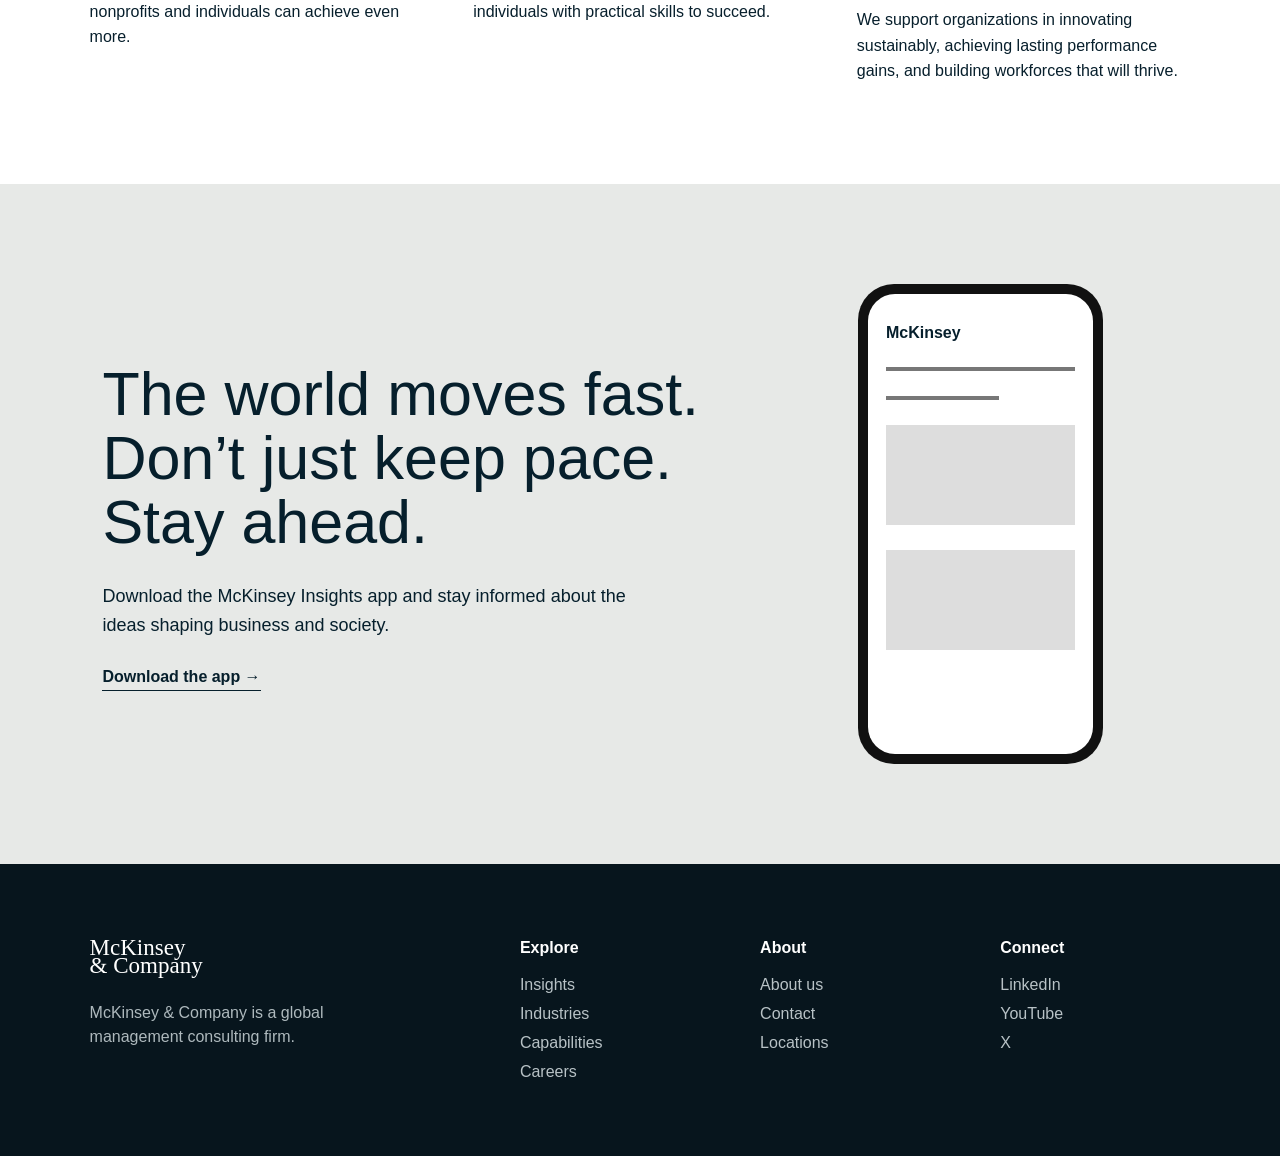
==== commit dea49a48: "added other images on help section" ====
--- a/index .html
+++ b/index .html
@@ -127,7 +127,7 @@
                 <p>Rebuilding American manufacturing could cost up to $2 trillion. What will it take to get today’s factories up to speed?</p>
             </div>
             <div class="video-preview">
-                <img src="assets/manufacturing-video.png" alt="Manufacturing workers">
+                <img src="images/image7.jpeg" alt="Manufacturing workers">
                 <button class="play">▶</button>
                 <div class="video-controls"><span>0:00</span><div></div><span>25:05</span></div>
             </div>
@@ -147,25 +147,42 @@
         <h2>Let’s turn your biggest opportunities<br>into your next big moves.</h2>
 
         <div class="help-grid">
-            <article>
-                <span>01</span>
-                <h3>Industry expertise</h3>
-                <p>Deep industry insights and knowledge based on 100 years of CEO counseling.</p>
-                <a href="#">Learn more →</a>
-            </article>
-            <article>
-                <span>02</span>
-                <h3>Capabilities</h3>
-                <p>Practical experience and know-how on transforming how organizations work.</p>
-                <a href="#">Learn more →</a>
-            </article>
-            <article>
-                <span>03</span>
-                <h3>Tech &amp; AI</h3>
-                <p>We help clients unlock the power of AI at scale, modernize technology delivery, and build new businesses to fuel growth.</p>
-                <a href="#">Learn more →</a>
-            </article>
-        </div>
+
+    <article>
+        <img src="images/image8.png" alt="Industry expertise">
+
+        <div class="help-content">
+            <h3>Industry expertise <span>›</span></h3>
+            <p>
+                Deep industry insights and knowledge based on 100 years of CEO counseling.
+            </p>
+        </div>
+    </article>
+
+    <article>
+        <img src="images/image9.png" alt="Capabilities">
+
+        <div class="help-content">
+            <h3>Capabilities <span>›</span></h3>
+            <p>
+                Practical experience and know-how on transforming how organizations work.
+            </p>
+        </div>
+    </article>
+
+    <article>
+        <img src="images/image10.png" alt="Tech and AI">
+
+        <div class="help-content">
+            <h3>Tech &amp; AI <span>›</span></h3>
+            <p>
+                We help clients unlock the power of AI at scale, modernize technology delivery,
+                and build new businesses to fuel growth.
+            </p>
+        </div>
+    </article>
+
+</div>
     </section>
 
     <!-- CAREERS -->
--- a/style.css
+++ b/style.css
@@ -73,6 +73,12 @@
 
 .main-nav a {
     white-space: nowrap;
+	padding-bottom: 15px;
+}
+
+.main-nav a:hover {
+	color:rgb(26, 90, 187);
+	border-bottom: 3px solid rgb(26, 90, 187);
 }
 
 .main-nav b {
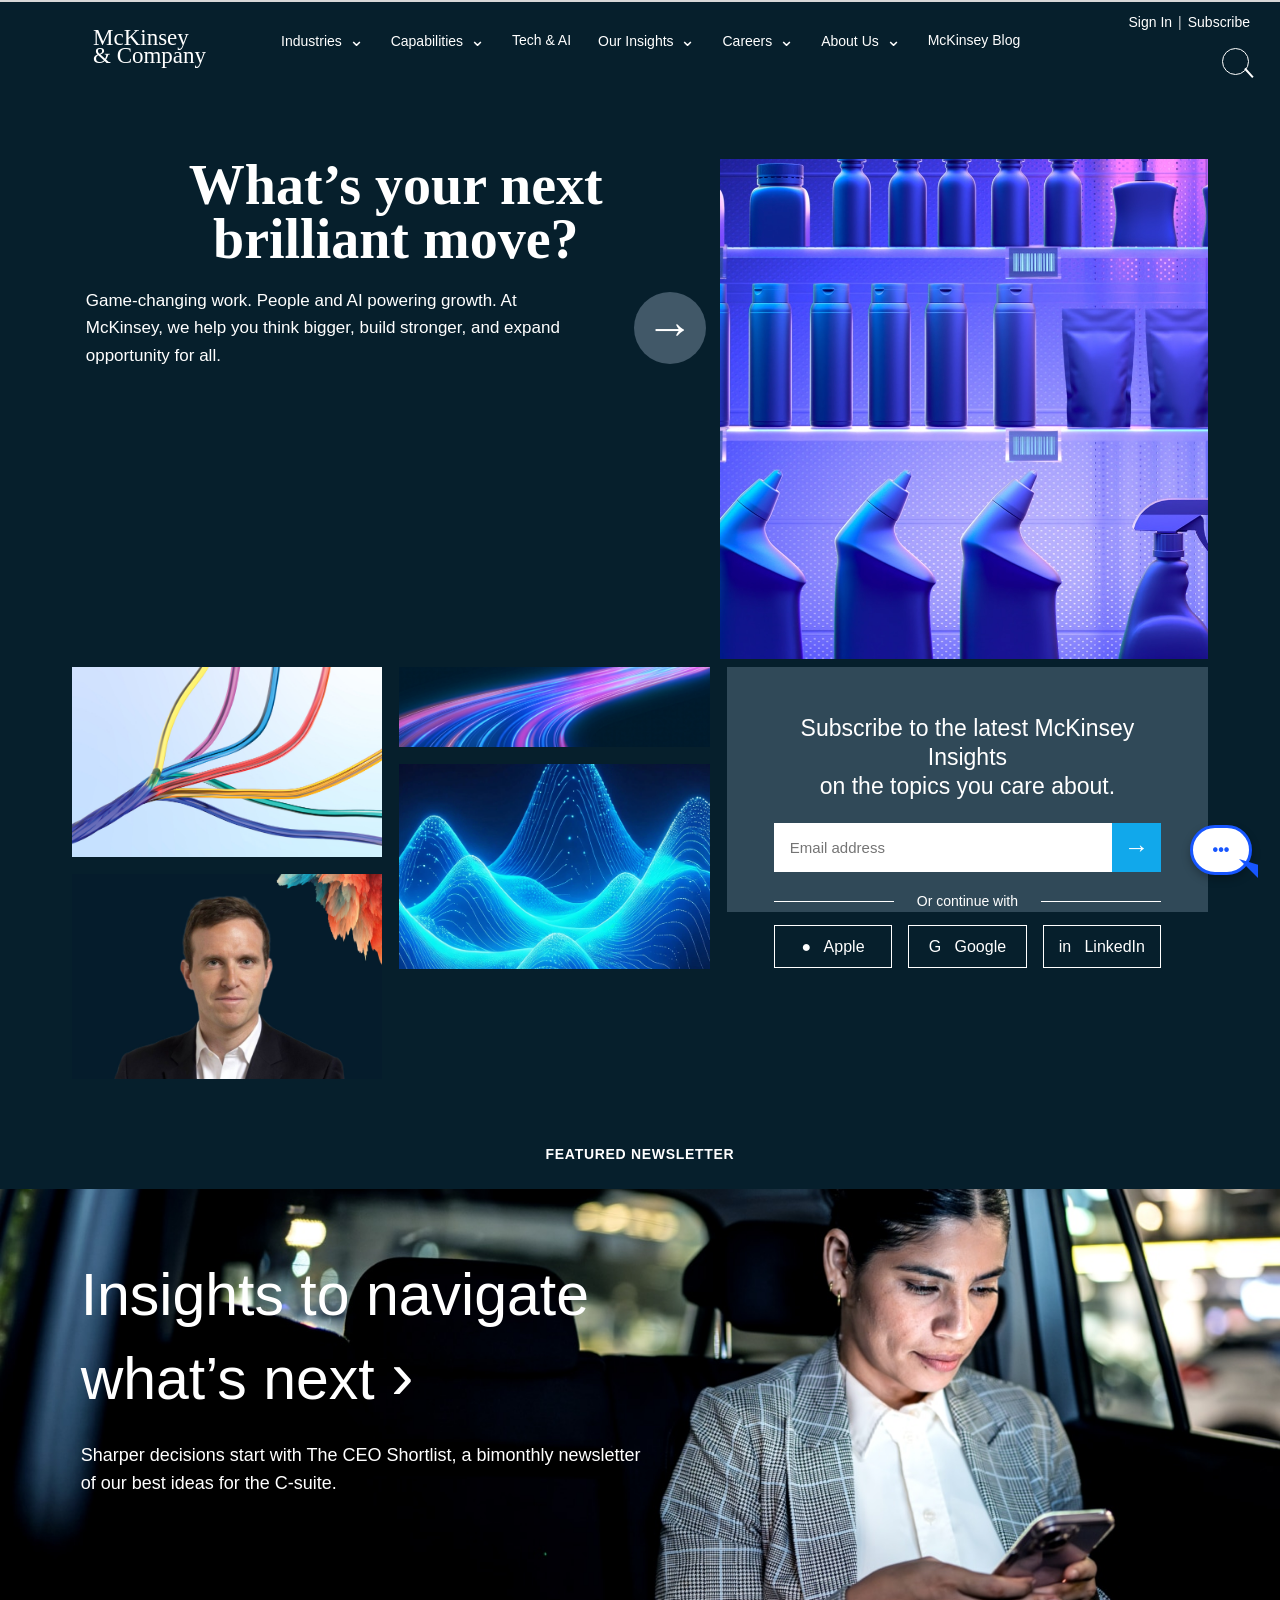
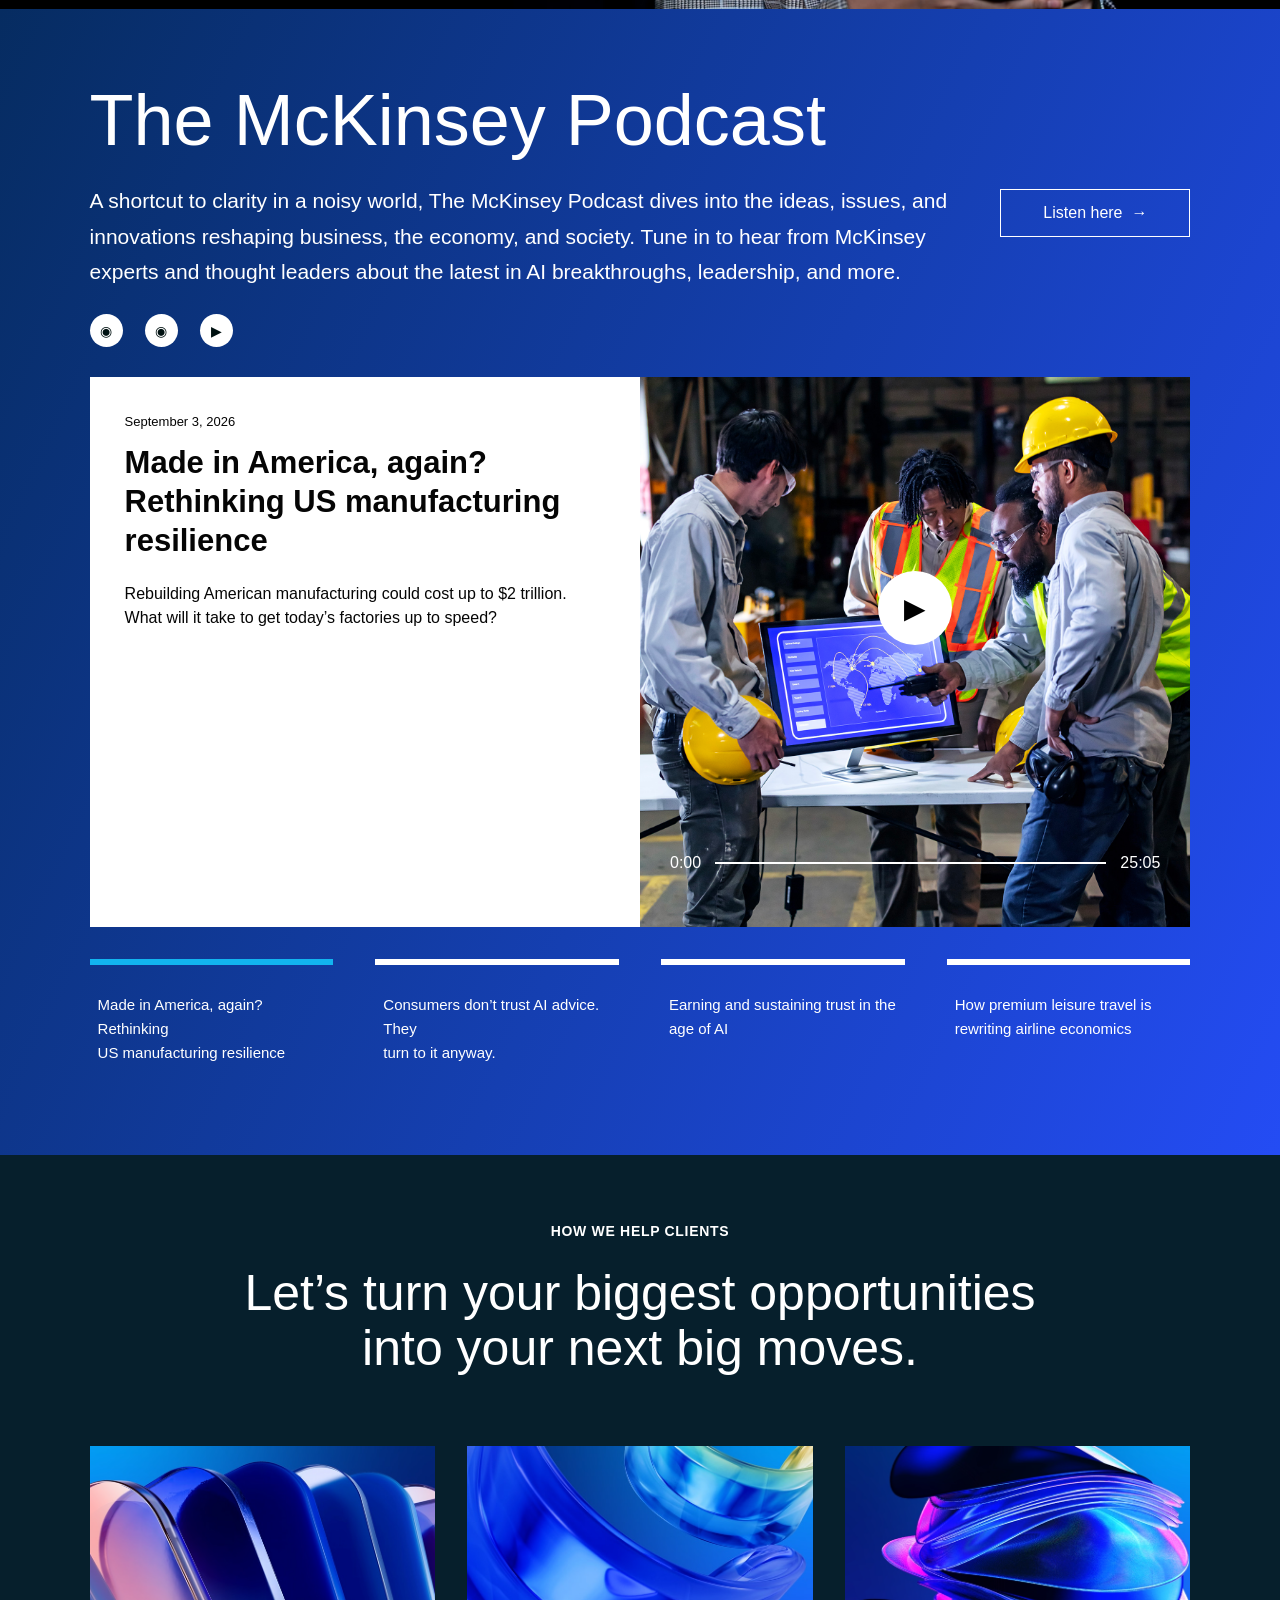
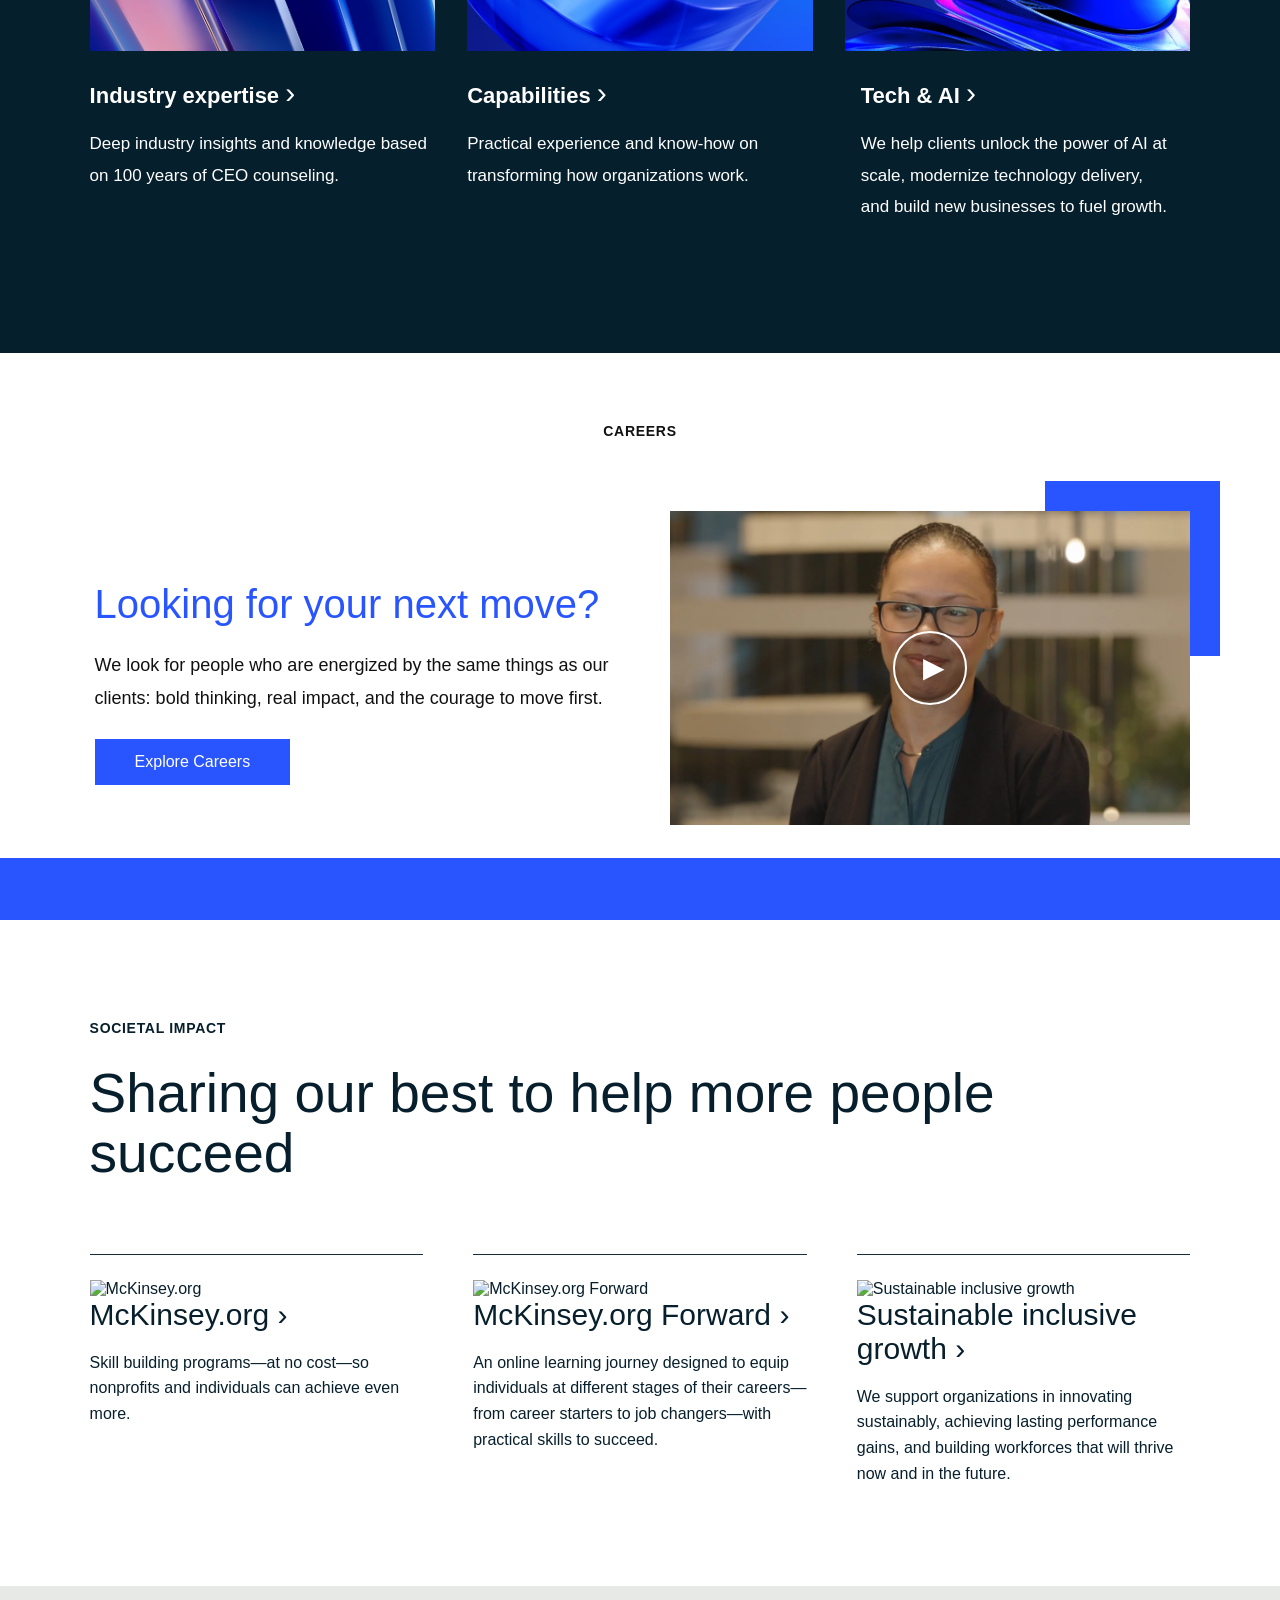
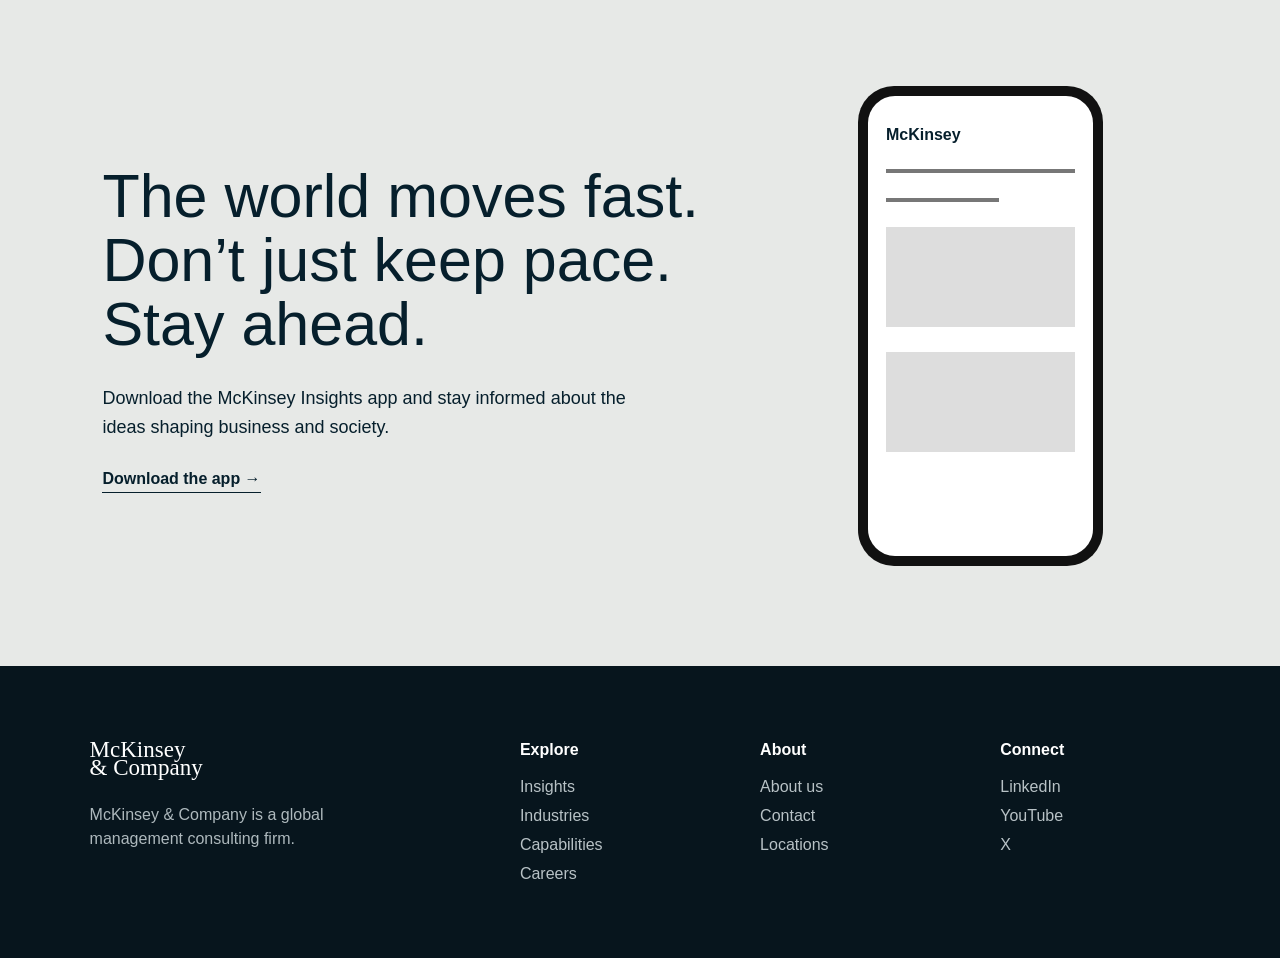
==== commit d2d677e5: "added the societal impact in html file" ====
--- a/index .html
+++ b/index .html
@@ -1,248 +1,336 @@
 <!DOCTYPE html>
 <html lang="en">
+
 <head>
-    <meta charset="UTF-8">
-    <meta name="viewport" content="width=device-width, initial-scale=1.0">
-    <title>McKinsey & Company — Landing Page Recreation</title>
-    <link rel="stylesheet" href="style.css">
+	<meta charset="UTF-8">
+	<meta name="viewport" content="width=device-width, initial-scale=1.0">
+	<title>McKinsey & Company — Landing Page Recreation</title>
+	<link rel="stylesheet" href="style.css">
 </head>
+
 <body>
 
-<header class="site-header">
-    <button class="hamburger" aria-label="Open menu">
-    </button>
-
-    <a class="brand" href="#">
-        <span>McKinsey</span>
-        <span>&amp; Company</span>
-    </a>
-
-    <nav class="main-nav">
-        <a href="#">Industries <b>⌄</b></a>
-        <a href="#">Capabilities <b>⌄</b></a>
-        <a href="#">Tech &amp; AI</a>
-        <a href="#">Our Insights <b>⌄</b></a>
-        <a href="#">Careers <b>⌄</b></a>
-        <a href="#">About Us <b>⌄</b></a>
-        <a href="#">McKinsey Blog</a>
-    </nav>
-
-    <div class="header-right">
-        <div class="account"><a href="#">Sign In</a><i>|</i><a href="#">Subscribe</a></div>
-        <button class="search" aria-label="Search"></button>
-    </div>
-</header>
-
-<main class="page">
-
-    <!-- HERO -->
-    <section class="hero">
-        <div class="hero-copy">
-            <h1>What’s your next<br>brilliant move?</h1>
-            <div class="hero-description">
-                <p>Game-changing work. People and AI powering growth. At McKinsey, we help you think bigger, build stronger, and expand opportunity for all.</p>
-                <a class="round-arrow" href="#">→</a>
-            </div>
-        </div>
-
-        <a class="hero-case" href="#">
-            <img src="images/image1.png" alt="Reckitt transformation case study">
-        </a>
-    </section>
-
-    <!-- FEATURE MOSAIC -->
-    <section class="mosaic">
-        <div class="mosaic-column">
-            <a class="image-card article-card" href="#">
-                <img src="images/image2.jpeg" alt="The new management playbook for AI">
-            </a>
-
-            <a class="image-card podcast-card" href="#">
-                <img src="images/image4.png" alt="Why progress is more physical than we think">
-            </a>
-        </div>
-
-        <div class="mosaic-column middle">
-            <a class="image-card survey-card" href="#">
-                <img src="images/image3.jpeg" alt="The state of AI in 2026">
-            </a>
-
-            <a class="image-card webinar-card" href="#">
-                <img src="images/image5.png" alt="Improving the economics of agentic AI">
-            </a>
-        </div>
-
-        <div class="mosaic-column right">
-
-            <div class="subscribe-box">
-                <h2>Subscribe to the latest McKinsey Insights<br>on the topics you care about.</h2>
-                <form>
-                    <input type="email" placeholder="Email address">
-                    <button type="submit">→</button>
-                </form>
-                <div class="continue">
-                    <span></span><p>Or continue with</p><span></span>
-                </div>
-                <div class="social-buttons">
-                    <button>● &nbsp; Apple</button>
-                    <button>G &nbsp; Google</button>
-                    <button>in &nbsp; LinkedIn</button>
-                </div>
-            </div>
-        </div>
-    </section>
-
-    <!-- FEATURED NEWSLETTER -->
-    <section class="featured-newsletter">
-        <div class="section-label">FEATURED NEWSLETTER</div>
-        <a class="newsletter-visual" href="#">
-            <img src="images/image6.png" alt="Featured newsletter">
-            <div class="newsletter-overlay">
-                <h2>Insights to navigate<br>what’s next <span>›</span></h2>
-                <p>Sharper decisions start with The CEO Shortlist, a bimonthly newsletter of our best ideas for the C-suite.</p>
-            </div>
-        </a>
-    </section>
-
-    <!-- PODCAST -->
-    <section class="podcast-section">
-        <div class="podcast-top">
-            <div>
-                <h2>The McKinsey Podcast</h2>
-                <p>A shortcut to clarity in a noisy world, The McKinsey Podcast dives into the ideas, issues, and innovations reshaping business, the economy, and society. Tune in to hear from McKinsey experts and thought leaders about the latest in AI breakthroughs, leadership, and more.</p>
-
-                <div class="podcast-social">
-                    <a href="#">◉</a>
-                    <a href="#">◉</a>
-                    <a href="#">▶</a>
-                </div>
-            </div>
-            <a class="listen-button" href="#">Listen here&nbsp; →</a>
-        </div>
-
-        <article class="podcast-feature">
-            <div class="podcast-feature-copy">
-                <small>September 3, 2026</small>
-                <h3>Made in America, again?<br>Rethinking US manufacturing resilience</h3>
-                <p>Rebuilding American manufacturing could cost up to $2 trillion. What will it take to get today’s factories up to speed?</p>
-            </div>
-            <div class="video-preview">
-                <img src="images/image7.jpeg" alt="Manufacturing workers">
-                <button class="play">▶</button>
-                <div class="video-controls"><span>0:00</span><div></div><span>25:05</span></div>
-            </div>
-        </article>
-
-        <div class="insight-tabs">
-            <a class="active" href="#">Made in America, again? Rethinking<br>US manufacturing resilience</a>
-            <a href="#">Consumers don’t trust AI advice. They<br>turn to it anyway.</a>
-            <a href="#">Earning and sustaining trust in the<br>age of AI</a>
-            <a href="#">How premium leisure travel is<br>rewriting airline economics</a>
-        </div>
-    </section>
-
-    <!-- HOW WE HELP -->
-    <section class="help-section">
-        <div class="section-label">HOW WE HELP CLIENTS</div>
-        <h2>Let’s turn your biggest opportunities<br>into your next big moves.</h2>
-
-        <div class="help-grid">
-
-    <article>
-        <img src="images/image8.png" alt="Industry expertise">
-
-        <div class="help-content">
-            <h3>Industry expertise <span>›</span></h3>
-            <p>
-                Deep industry insights and knowledge based on 100 years of CEO counseling.
-            </p>
-        </div>
-    </article>
-
-    <article>
-        <img src="images/image9.png" alt="Capabilities">
-
-        <div class="help-content">
-            <h3>Capabilities <span>›</span></h3>
-            <p>
-                Practical experience and know-how on transforming how organizations work.
-            </p>
-        </div>
-    </article>
-
-    <article>
-        <img src="images/image10.png" alt="Tech and AI">
-
-        <div class="help-content">
-            <h3>Tech &amp; AI <span>›</span></h3>
-            <p>
-                We help clients unlock the power of AI at scale, modernize technology delivery,
-                and build new businesses to fuel growth.
-            </p>
-        </div>
-    </article>
-
-</div>
-    </section>
-
-    <!-- CAREERS -->
-    <section class="careers">
-        <div class="career-art"></div>
-        <div class="career-copy">
-            <div class="section-label">CAREERS</div>
-            <h2>Looking for your<br>next move?</h2>
-            <p>We look for people who are energized by the same things as our clients: bold thinking, real impact, and the courage to move first.</p>
-            <a href="#">Explore Careers →</a>
-        </div>
-    </section>
-
-    <!-- SOCIETAL IMPACT -->
-    <section class="impact">
-        <div class="section-label">SOCIETAL IMPACT</div>
-        <h2>Sharing our best to help<br>more people succeed</h2>
-        <div class="impact-grid">
-            <article><h3>McKinsey.org</h3><p>Skill building programs—at no cost—so nonprofits and individuals can achieve even more.</p></article>
-            <article><h3>McKinsey.org Forward</h3><p>An online learning journey designed to equip individuals with practical skills to succeed.</p></article>
-            <article><h3>Sustainable inclusive growth</h3><p>We support organizations in innovating sustainably, achieving lasting performance gains, and building workforces that will thrive.</p></article>
-        </div>
-    </section>
-
-    <!-- APP -->
-    <section class="app-section">
-        <div>
-            <h2>The world moves fast.<br>Don’t just keep pace.<br>Stay ahead.</h2>
-            <p>Download the McKinsey Insights app and stay informed about the ideas shaping business and society.</p>
-            <a href="#">Download the app →</a>
-        </div>
-        <div class="phone">
-            <div class="phone-screen">
-                <strong>McKinsey</strong>
-                <hr><hr class="short">
-                <div class="phone-card"></div>
-                <div class="phone-card"></div>
-            </div>
-        </div>
-    </section>
-
-</main>
-
-<div class="chat">•••</div>
-
-<footer>
-    <div class="footer-brand">
-        <div class="brand"><span>McKinsey</span><span>&amp; Company</span></div>
-        <p>McKinsey &amp; Company is a global management consulting firm.</p>
-    </div>
-    <div>
-        <h4>Explore</h4><a href="#">Insights</a><a href="#">Industries</a><a href="#">Capabilities</a><a href="#">Careers</a>
-    </div>
-    <div>
-        <h4>About</h4><a href="#">About us</a><a href="#">Contact</a><a href="#">Locations</a>
-    </div>
-    <div>
-        <h4>Connect</h4><a href="#">LinkedIn</a><a href="#">YouTube</a><a href="#">X</a>
-    </div>
-</footer>
+	<header class="site-header">
+		<button class="hamburger" aria-label="Open menu">
+		</button>
+
+		<a class="brand" href="#">
+			<span>McKinsey</span>
+			<span>&amp; Company</span>
+		</a>
+
+		<nav class="main-nav">
+			<a href="#">Industries <b>⌄</b></a>
+			<a href="#">Capabilities <b>⌄</b></a>
+			<a href="#">Tech &amp; AI</a>
+			<a href="#">Our Insights <b>⌄</b></a>
+			<a href="#">Careers <b>⌄</b></a>
+			<a href="#">About Us <b>⌄</b></a>
+			<a href="#">McKinsey Blog</a>
+		</nav>
+
+		<div class="header-right">
+			<div class="account"><a href="#">Sign In</a><i>|</i><a href="#">Subscribe</a></div>
+			<button class="search" aria-label="Search"></button>
+		</div>
+	</header>
+
+	<main class="page">
+
+		<!-- HERO -->
+		<section class="hero">
+			<div class="hero-copy">
+				<h1>What’s your next<br>brilliant move?</h1>
+				<div class="hero-description">
+					<p>Game-changing work. People and AI powering growth. At McKinsey, we help you think bigger, build
+						stronger, and expand opportunity for all.</p>
+					<a class="round-arrow" href="#">→</a>
+				</div>
+			</div>
+
+			<a class="hero-case" href="#">
+				<img src="images/image1.png" alt="Reckitt transformation case study">
+			</a>
+		</section>
+
+		<!-- FEATURE MOSAIC -->
+		<section class="mosaic">
+			<div class="mosaic-column">
+				<a class="image-card article-card" href="#">
+					<img src="images/image2.jpeg" alt="The new management playbook for AI">
+				</a>
+
+				<a class="image-card podcast-card" href="#">
+					<img src="images/image4.png" alt="Why progress is more physical than we think">
+				</a>
+			</div>
+
+			<div class="mosaic-column middle">
+				<a class="image-card survey-card" href="#">
+					<img src="images/image3.jpeg" alt="The state of AI in 2026">
+				</a>
+
+				<a class="image-card webinar-card" href="#">
+					<img src="images/image5.png" alt="Improving the economics of agentic AI">
+				</a>
+			</div>
+
+			<div class="mosaic-column right">
+
+				<div class="subscribe-box">
+					<h2>Subscribe to the latest McKinsey Insights<br>on the topics you care about.</h2>
+					<form>
+						<input type="email" placeholder="Email address">
+						<button type="submit">→</button>
+					</form>
+					<div class="continue">
+						<span></span>
+						<p>Or continue with</p><span></span>
+					</div>
+					<div class="social-buttons">
+						<button>● &nbsp; Apple</button>
+						<button>G &nbsp; Google</button>
+						<button>in &nbsp; LinkedIn</button>
+					</div>
+				</div>
+			</div>
+		</section>
+
+		<!-- FEATURED NEWSLETTER -->
+		<section class="featured-newsletter">
+			<div class="section-label">FEATURED NEWSLETTER</div>
+			<a class="newsletter-visual" href="#">
+				<img src="images/image6.png" alt="Featured newsletter">
+				<div class="newsletter-overlay">
+					<h2>Insights to navigate<br>what’s next <span>›</span></h2>
+					<p>Sharper decisions start with The CEO Shortlist, a bimonthly newsletter of our best ideas for the
+						C-suite.</p>
+				</div>
+			</a>
+		</section>
+
+		<!-- PODCAST -->
+		<section class="podcast-section">
+			<div class="podcast-top">
+				<div>
+					<h2>The McKinsey Podcast</h2>
+					<p>A shortcut to clarity in a noisy world, The McKinsey Podcast dives into the ideas, issues, and
+						innovations reshaping business, the economy, and society. Tune in to hear from McKinsey experts
+						and thought leaders about the latest in AI breakthroughs, leadership, and more.</p>
+
+					<div class="podcast-social">
+						<a href="#">◉</a>
+						<a href="#">◉</a>
+						<a href="#">▶</a>
+					</div>
+				</div>
+				<a class="listen-button" href="#">Listen here&nbsp; →</a>
+			</div>
+
+			<article class="podcast-feature">
+				<div class="podcast-feature-copy">
+					<small>September 3, 2026</small>
+					<h3>Made in America, again?<br>Rethinking US manufacturing resilience</h3>
+					<p>Rebuilding American manufacturing could cost up to $2 trillion. What will it take to get today’s
+						factories up to speed?</p>
+				</div>
+				<div class="video-preview">
+					<img src="images/image7.jpeg" alt="Manufacturing workers">
+					<button class="play">▶</button>
+					<div class="video-controls"><span>0:00</span>
+						<div></div><span>25:05</span>
+					</div>
+				</div>
+			</article>
+
+			<div class="insight-tabs">
+				<a class="active" href="#">Made in America, again? Rethinking<br>US manufacturing resilience</a>
+				<a href="#">Consumers don’t trust AI advice. They<br>turn to it anyway.</a>
+				<a href="#">Earning and sustaining trust in the<br>age of AI</a>
+				<a href="#">How premium leisure travel is<br>rewriting airline economics</a>
+			</div>
+		</section>
+
+		<!-- HOW WE HELP -->
+		<section class="help-section">
+			<div class="section-label">HOW WE HELP CLIENTS</div>
+			<h2>Let’s turn your biggest opportunities<br>into your next big moves.</h2>
+
+			<div class="help-grid">
+
+				<article>
+					<img src="images/image8.png" alt="Industry expertise">
+
+					<div class="help-content">
+						<h3>Industry expertise <span>›</span></h3>
+						<p>
+							Deep industry insights and knowledge based on 100 years of CEO counseling.
+						</p>
+					</div>
+				</article>
+
+				<article>
+					<img src="images/image9.png" alt="Capabilities">
+
+					<div class="help-content">
+						<h3>Capabilities <span>›</span></h3>
+						<p>
+							Practical experience and know-how on transforming how organizations work.
+						</p>
+					</div>
+				</article>
+
+				<article>
+					<img src="images/image10.png" alt="Tech and AI">
+
+					<div class="help-content">
+						<h3>Tech &amp; AI <span>›</span></h3>
+						<p>
+							We help clients unlock the power of AI at scale, modernize technology delivery,
+							and build new businesses to fuel growth.
+						</p>
+					</div>
+				</article>
+
+			</div>
+		</section>
+
+		<!-- CAREERS -->
+		<section class="careers">
+
+			<div class="section-label">CAREERS</div>
+
+			<div class="careers-content">
+
+				<div class="career-copy">
+					<h2>Looking for your next move?</h2>
+
+					<p>
+						We look for people who are energized by the same things as our
+						clients: bold thinking, real impact, and the courage to move first.
+					</p>
+
+					<a href="#" class="career-button">Explore Careers</a>
+				</div>
+
+				<div class="career-image">
+					<div class="blue-block"></div>
+
+					<div class="career-photo">
+						<img src="images/image11.jpeg" alt="McKinsey career">
+						<button class="career-play">▶</button>
+					</div>
+				</div>
+
+			</div>
+
+		</section>
+
+		<!-- SOCIETAL IMPACT -->
+		<section class="impact">
+
+			<div class="section-label">SOCIETAL IMPACT</div>
+
+			<h2>
+				Sharing our best to help more people<br>
+				succeed
+			</h2>
+
+			<div class="impact-grid">
+
+				<article class="impact-card">
+					<img src="images/image12.png" alt="McKinsey.org">
+
+					<div class="impact-content">
+						<h3>
+							McKinsey.org <span>›</span>
+						</h3>
+
+						<p>
+							Skill building programs—at no cost—so nonprofits and
+							individuals can achieve even more.
+						</p>
+					</div>
+				</article>
+
+
+				<article class="impact-card">
+					<img src="images/image13.png" alt="McKinsey.org Forward">
+
+					<div class="impact-content">
+						<h3>
+							McKinsey.org Forward <span>›</span>
+						</h3>
+
+						<p>
+							An online learning journey designed to equip individuals
+							at different stages of their careers—from career starters
+							to job changers—with practical skills to succeed.
+						</p>
+					</div>
+				</article>
+
+
+				<article class="impact-card">
+					<img src="images/image14.png" alt="Sustainable inclusive growth">
+
+					<div class="impact-content">
+						<h3>
+							Sustainable inclusive growth <span>›</span>
+						</h3>
+
+						<p>
+							We support organizations in innovating sustainably,
+							achieving lasting performance gains, and building
+							workforces that will thrive now and in the future.
+						</p>
+					</div>
+				</article>
+
+			</div>
+
+		</section>
+
+		<!-- APP -->
+		<section class="app-section">
+			<div>
+				<h2>The world moves fast.<br>Don’t just keep pace.<br>Stay ahead.</h2>
+				<p>Download the McKinsey Insights app and stay informed about the ideas shaping business and society.
+				</p>
+				<a href="#">Download the app →</a>
+			</div>
+			<div class="phone">
+				<div class="phone-screen">
+					<strong>McKinsey</strong>
+					<hr>
+					<hr class="short">
+					<div class="phone-card"></div>
+					<div class="phone-card"></div>
+				</div>
+			</div>
+		</section>
+
+	</main>
+
+	<div class="chat">•••</div>
+
+	<footer>
+		<div class="footer-brand">
+			<div class="brand"><span>McKinsey</span><span>&amp; Company</span></div>
+			<p>McKinsey &amp; Company is a global management consulting firm.</p>
+		</div>
+		<div>
+			<h4>Explore</h4><a href="#">Insights</a><a href="#">Industries</a><a href="#">Capabilities</a><a
+				href="#">Careers</a>
+		</div>
+		<div>
+			<h4>About</h4><a href="#">About us</a><a href="#">Contact</a><a href="#">Locations</a>
+		</div>
+		<div>
+			<h4>Connect</h4><a href="#">LinkedIn</a><a href="#">YouTube</a><a href="#">X</a>
+		</div>
+	</footer>
 
 </body>
-</html>
+
+</html>
--- a/style.css
+++ b/style.css
@@ -513,93 +513,173 @@
 .help-grid {
     display: grid;
     grid-template-columns: repeat(3, 1fr);
-    gap: 45px;
+    gap: 32px;
 }
 
 .help-grid article {
-    padding-top: 25px;
-    border-top: 1px solid #91a1aa;
-}
-
-.help-grid span {
-    color: #9caab0;
-    font-size: 13px;
+    overflow: hidden;
+    background-color: #061f2c;
+}
+
+.help-grid article:hover, .help-grid article div p:hover {
+    background-color: white;
+	color: black;
+}
+
+.help-grid article img {
+    width: 100%;
+    height: 205px;
+    object-fit: cover;
+    display: block;
+}
+
+.help-content {
+    padding: 25px 0 20px;
+}
+
+.help-grid article:nth-child(3) .help-content {
+    padding-left: 16px;
+    padding-right: 16px;
 }
 
 .help-grid h3 {
-    margin: 45px 0 18px;
+    margin-bottom: 18px;
+    font-size: 22px;
+    font-weight: bold;
+}
+
+.help-grid h3 span {
     font-size: 30px;
-    font-weight: 300;
+    font-weight: normal;
 }
 
 .help-grid p {
     max-width: 360px;
-    color: #d7e0e3;
+    color: white;
+    font-size: 17px;
+    line-height: 1.85;
+}
+
+/* CAREERS */
+
+/* =========================
+   CAREERS
+========================= */
+
+.careers {
+    position: relative;
+    background: #ffffff;
+    color: #111111;
+    padding: 70px 7% 64px;
+    min-height: 560px;
+}
+
+.careers .section-label {
+    text-align: center;
+    color: #111111;
+    margin-bottom: 72px;
+}
+
+.careers-content {
+    display: grid;
+    grid-template-columns: 1fr 1fr;
+    align-items: center;
+    gap: 60px;
+    max-width: 1150px;
+    margin: 0 auto;
+}
+
+.career-copy {
+    padding-left: 5px;
+}
+
+.career-copy h2 {
+    color: #2855ff;
+    font-size: 40px;
+    font-weight: 300;
+    line-height: 1.15;
+    margin: 0 0 22px;
+}
+
+.career-copy p {
+    max-width: 550px;
+    color: #111111;
+    font-size: 18px;
+    line-height: 1.8;
+    margin-bottom: 25px;
+}
+
+.career-button {
+    display: inline-flex;
+    align-items: center;
+    justify-content: center;
+    background: #2855ff;
+    color: #ffffff;
+    padding: 14px 40px;
+    min-width: 120px;
+    text-decoration: none;
     font-size: 16px;
-    line-height: 1.6;
-}
-
-.help-grid a {
-    display: inline-block;
-    margin-top: 25px;
-    padding-bottom: 4px;
-    border-bottom: 1px solid #ffffff;
-}
-
-/* CAREERS */
-
-.careers {
-    min-height: 570px;
-    display: grid;
-    grid-template-columns: 1fr 1fr;
-}
-
-.career-art {
+}
+
+.career-image {
     position: relative;
-    background: linear-gradient(145deg, #8b969c, #182d39 60%, #061f2c);
-}
-
-.career-art::after {
+    height: 345px;
+}
+
+.blue-block {
+    position: absolute;
+    top: -30px;
+    right: -30px;
+    width: 175px;
+    height: 175px;
+    background: #2855ff;
+}
+
+.career-photo {
+    position: absolute;
+    top: 0;
+    left: 0;
+    width: 100%;
+    height: 314px;
+    overflow: hidden;
+}
+
+.career-photo img {
+    width: 100%;
+    height: 100%;
+    object-fit: cover;
+    display: block;
+}
+
+.career-play {
+    position: absolute;
+    top: 50%;
+    left: 50%;
+    transform: translate(-50%, -50%);
+
+    width: 74px;
+    height: 74px;
+
+    border: 2px solid #ffffff;
+    border-radius: 50%;
+
+    background: rgba(0, 0, 0, 0.15);
+    color: #ffffff;
+
+    font-size: 28px;
+    padding-left: 7px;
+
+    cursor: pointer;
+}
+
+.careers::after {
     content: "";
-    width: 270px;
-    height: 420px;
     position: absolute;
-    left: 30%;
     bottom: 0;
-    border-radius: 150px 150px 0 0;
-    background: #13232c;
-}
-
-.career-copy {
-    padding: 90px 12%;
-    display: flex;
-    flex-direction: column;
-    justify-content: center;
-    background: #333333;
-}
-
-.career-copy .section-label {
-    text-align: left;
-}
-
-.career-copy h2 {
-    font-size: 64px;
-    font-weight: 300;
-    line-height: 1;
-}
-
-.career-copy p {
-    max-width: 510px;
-    margin: 30px 0;
-    color: #dddddd;
-    font-size: 18px;
-    line-height: 1.6;
-}
-
-.career-copy > a {
-    width: max-content;
-    padding: 14px 24px;
-    border: 1px solid #ffffff;
+    left: 0;
+    width: 100%;
+    height: 62px;
+    background: #2855ff;
 }
 
 /* SOCIETAL IMPACT */
